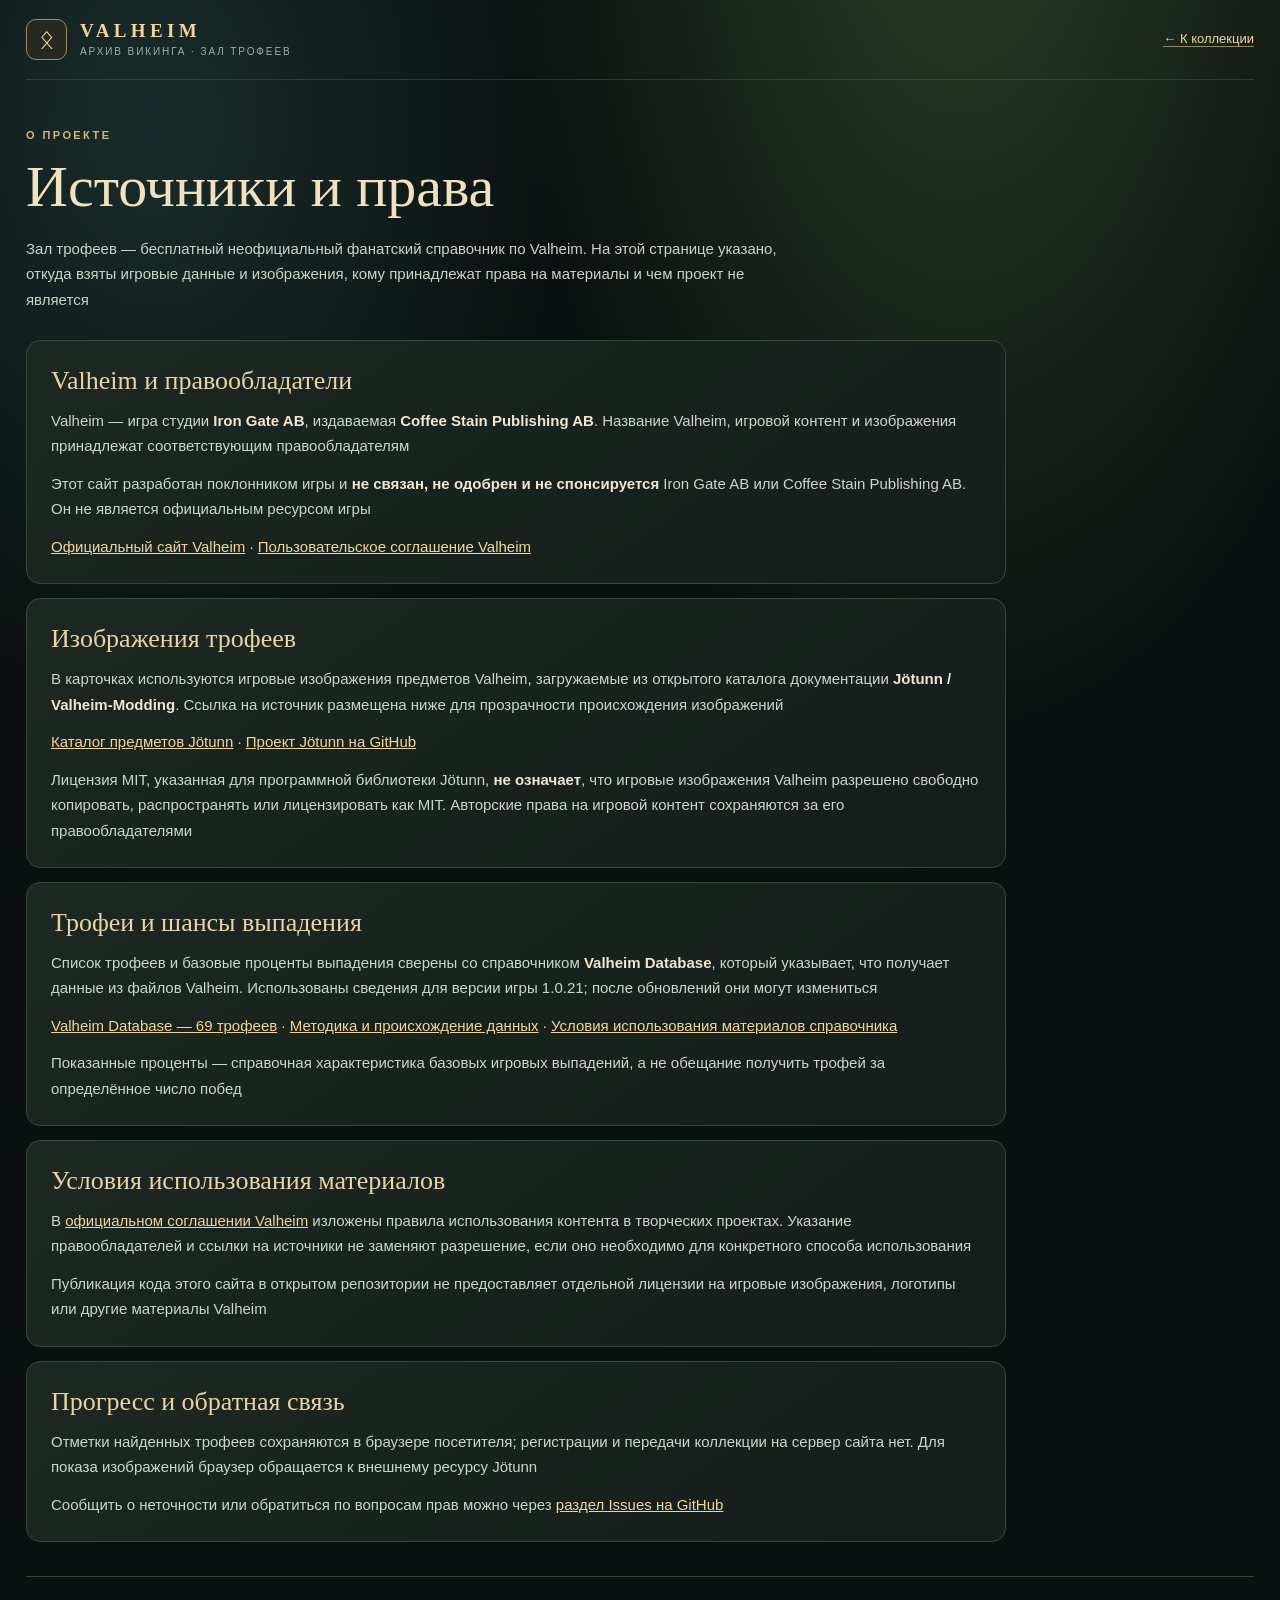
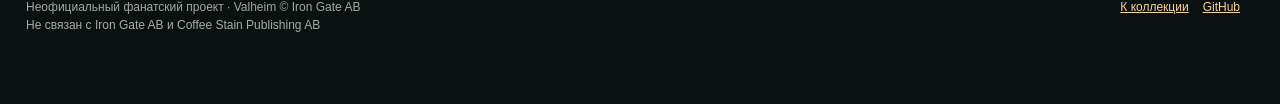
==== sources.html @ ed531274 "docs: add Russian sources and rights page" ====
<!DOCTYPE html>
<html lang="ru">
<head>
<meta charset="utf-8">
<meta name="viewport" content="width=device-width, initial-scale=1, viewport-fit=cover">
<meta name="color-scheme" content="dark">
<meta name="theme-color" content="#141a18">
<title>Источники и права — Зал трофеев Valheim</title>
<meta name="description" content="Источники игровых данных и изображений, сведения о правообладателях и статусе неофициального фанатского сайта «Зал трофеев Valheim».">
<link rel="stylesheet" href="./assets/css/styles.css">
<link rel="icon" type="image/svg+xml" href="./assets/icons/favicon.svg">
<link rel="apple-touch-icon" href="./assets/icons/icon-192.png">
<link rel="manifest" href="./manifest.webmanifest">
<style>
.legal-nav{margin-left:auto;font-size:13px;white-space:nowrap}
.legal-nav a{color:var(--gold-bright);text-decoration:none;border-bottom:1px solid #9b855e}
.legal-nav a:hover{border-color:var(--gold-bright)}
.legal-intro{max-width:890px;padding:48px 0 28px}
.legal-intro h1{font:normal clamp(36px,5.3vw,58px)/1.08 Georgia,"Times New Roman",serif;margin:12px 0 17px;color:#f1e2bf}
.legal-intro p{font-size:15px;line-height:1.7;color:#cad4c9;max-width:760px;margin:0}
.legal-sections{max-width:980px;display:grid;gap:14px;margin-bottom:22px}
.legal-card{background:linear-gradient(145deg,#1c2821,#151d1a);border:1px solid #38483d;border-radius:14px;padding:24px}
.legal-card h2{font:normal 26px/1.22 Georgia,"Times New Roman",serif;color:#e8d4a5;margin:0 0 11px}
.legal-card p{line-height:1.7;color:#ccd6cc;margin:0 0 12px}
.legal-card p:last-child{margin-bottom:0}
.legal-card a{overflow-wrap:anywhere}
.legal-card strong{color:#f0e6d2}
@media(max-width:770px){.legal-intro{padding:34px 0 20px}.legal-card{padding:18px}.legal-card h2{font-size:23px}.legal-nav{font-size:12px}}
</style>
</head>
<body>
<a href="#legal-main" class="skip-link">Перейти к содержанию</a>
<div class="frame">
<header class="topbar">
 <div class="logo"><div class="mark" aria-hidden="true">ᛟ</div><div><div class="brand">VALHEIM</div><span class="brand-small">АРХИВ ВИКИНГА · ЗАЛ ТРОФЕЕВ</span></div></div>
 <nav class="legal-nav" aria-label="Навигация"><a href="./">← К коллекции</a></nav>
</header>
<main id="legal-main">
 <section class="legal-intro">
  <div class="eyebrow">О проекте</div>
  <h1>Источники и права</h1>
  <p>Зал трофеев — бесплатный неофициальный фанатский справочник по Valheim. На этой странице указано, откуда взяты игровые данные и изображения, кому принадлежат права на материалы и чем проект не является</p>
 </section>
 <div class="legal-sections">
  <section class="legal-card">
   <h2>Valheim и правообладатели</h2>
   <p>Valheim — игра студии <strong>Iron Gate AB</strong>, издаваемая <strong>Coffee Stain Publishing AB</strong>. Название Valheim, игровой контент и изображения принадлежат соответствующим правообладателям</p>
   <p>Этот сайт разработан поклонником игры и <strong>не связан, не одобрен и не спонсируется</strong> Iron Gate AB или Coffee Stain Publishing AB. Он не является официальным ресурсом игры</p>
   <p><a href="https://valheim.com/" target="_blank" rel="noopener noreferrer">Официальный сайт Valheim</a> · <a href="https://valheim.com/eula/" target="_blank" rel="noopener noreferrer">Пользовательское соглашение Valheim</a></p>
  </section>
  <section class="legal-card">
   <h2>Изображения трофеев</h2>
   <p>В карточках используются игровые изображения предметов Valheim, загружаемые из открытого каталога документации <strong>Jötunn / Valheim-Modding</strong>. Ссылка на источник размещена ниже для прозрачности происхождения изображений</p>
   <p><a href="https://valheim-modding.github.io/Jotunn/data/objects/item-list.html" target="_blank" rel="noopener noreferrer">Каталог предметов Jötunn</a> · <a href="https://github.com/Valheim-Modding/Jotunn" target="_blank" rel="noopener noreferrer">Проект Jötunn на GitHub</a></p>
   <p>Лицензия MIT, указанная для программной библиотеки Jötunn, <strong>не означает</strong>, что игровые изображения Valheim разрешено свободно копировать, распространять или лицензировать как MIT. Авторские права на игровой контент сохраняются за его правообладателями</p>
  </section>
  <section class="legal-card">
   <h2>Трофеи и шансы выпадения</h2>
   <p>Список трофеев и базовые проценты выпадения сверены со справочником <strong>Valheim Database</strong>, который указывает, что получает данные из файлов Valheim. Использованы сведения для версии игры 1.0.21; после обновлений они могут измениться</p>
   <p><a href="https://valheimdb.com/trophies" target="_blank" rel="noopener noreferrer">Valheim Database — 69 трофеев</a> · <a href="https://valheimdb.com/about" target="_blank" rel="noopener noreferrer">Методика и происхождение данных</a> · <a href="https://valheimdb.com/creators" target="_blank" rel="noopener noreferrer">Условия использования материалов справочника</a></p>
   <p>Показанные проценты — справочная характеристика базовых игровых выпадений, а не обещание получить трофей за определённое число побед</p>
  </section>
  <section class="legal-card">
   <h2>Условия использования материалов</h2>
   <p>В <a href="https://valheim.com/eula/" target="_blank" rel="noopener noreferrer">официальном соглашении Valheim</a> изложены правила использования контента в творческих проектах. Указание правообладателей и ссылки на источники не заменяют разрешение, если оно необходимо для конкретного способа использования</p>
   <p>Публикация кода этого сайта в открытом репозитории не предоставляет отдельной лицензии на игровые изображения, логотипы или другие материалы Valheim</p>
  </section>
  <section class="legal-card">
   <h2>Прогресс и обратная связь</h2>
   <p>Отметки найденных трофеев сохраняются в браузере посетителя; регистрации и передачи коллекции на сервер сайта нет. Для показа изображений браузер обращается к внешнему ресурсу Jötunn</p>
   <p>Сообщить о неточности или обратиться по вопросам прав можно через <a href="https://github.com/SergoAlexeev/valheim-trophies/issues" target="_blank" rel="noopener noreferrer">раздел Issues на GitHub</a></p>
  </section>
 </div>
</main>
<footer class="foot"><div>Неофициальный фанатский проект · Valheim © Iron Gate AB<br><span class="muted">Не связан с Iron Gate AB и Coffee Stain Publishing AB</span></div><div><a href="./">К коллекции</a><a href="https://github.com/SergoAlexeev/valheim-trophies" target="_blank" rel="noopener noreferrer">GitHub</a></div></footer>
</div>
</body>
</html>
---- assets/css/styles.css ----
:root{--bg:#0b1110;--panel:#151d1b;--panel2:#1d2723;--line:#344139;--gold:#d7b679;--gold-bright:#f3d59c;--fg:#f0efe7;--muted:#a2aea4;--green:#a5cfa1;--danger:#e29a86;--shadow:0 18px 60px #0008;color-scheme:dark}
*{box-sizing:border-box}html{scroll-behavior:smooth}body{margin:0;background:radial-gradient(ellipse at 75% -10%,#2c3d2a 0,transparent 34%),radial-gradient(ellipse at 12% 7%,#182d2b 0,transparent 26%),var(--bg);color:var(--fg);font:15px/1.45 -apple-system,BlinkMacSystemFont,"Segoe UI",Arial,sans-serif;min-height:100vh}button,input,select{font:inherit}button{cursor:pointer}button:focus-visible,input:focus-visible,select:focus-visible,.card:focus-within{outline:2px solid var(--gold-bright);outline-offset:3px}button:disabled{opacity:.45;cursor:not-allowed}a{color:var(--gold-bright)}.frame{max-width:1450px;margin:auto;padding:0 26px 70px}.topbar{display:flex;justify-content:space-between;align-items:center;border-bottom:1px solid #46544388;padding:19px 0;gap:15px}.logo{display:flex;gap:13px;align-items:center}.mark{width:41px;height:41px;display:grid;place-items:center;border:1px solid #a38a5f;border-radius:10px;color:var(--gold-bright);font:26px Georgia,serif;background:#262821}.brand{letter-spacing:.23em;color:var(--gold-bright);font:700 19px Georgia,serif}.brand-small{display:block;color:var(--muted);font:10px/1.4 Arial,sans-serif;letter-spacing:.19em;margin-top:3px}.version{color:var(--muted);font-size:12px;display:flex;gap:8px;align-items:center}.dot{display:inline-block;width:7px;height:7px;border-radius:50%;background:#a7b995;box-shadow:0 0 8px #a7b99570}.hero{position:relative;padding:45px 0 31px;display:grid;grid-template-columns:1fr 310px;gap:40px;align-items:end}.eyebrow{color:var(--gold);letter-spacing:.22em;text-transform:uppercase;font-size:11px;font-weight:700}.hero h1{font:normal clamp(38px,5vw,68px)/.99 Georgia,"Times New Roman",serif;letter-spacing:-.025em;margin:15px 0 13px;text-shadow:0 3px 30px #0008}.hero h1 span{color:var(--gold)}.lead{max-width:650px;color:#c6cec3;font-size:15px;margin:0}.hero-actions{display:flex;flex-wrap:wrap;gap:10px;margin-top:25px}.btn{border:1px solid #6f755e;border-radius:9px;background:linear-gradient(#26312a,#222b25);color:var(--fg);padding:11px 15px;display:inline-flex;align-items:center;justify-content:center;gap:9px;transition:background .16s,transform .16s,border-color .16s}.btn:hover{background:#384738;border-color:var(--gold);transform:translateY(-1px)}.btn.primary{background:#d9b87d;color:#1b1e18;border-color:#e6c899;font-weight:750}.btn.primary:hover{background:#efce93}.btn.quiet{border-color:#3c4b41;background:#19231f;color:#c8d0c8}.btn svg{width:16px;height:16px;flex:none}.progresscard{background:linear-gradient(135deg,#28392f,#1d2823 58%,#1a201c);border:1px solid #586447;padding:23px;border-radius:16px;box-shadow:var(--shadow);position:relative;overflow:hidden}.progresscard:after{content:"ᚠ";position:absolute;font:150px Georgia,serif;color:#a5b99512;right:-7px;top:-40px;pointer-events:none}.progress-label{font-size:11px;letter-spacing:.14em;text-transform:uppercase;color:#d2ddcf}.progress-main{font:normal 56px/.9 Georgia,serif;margin:16px 0 4px;color:#f2ddba}.progress-main small{font:19px Georgia,serif;color:#b3bcaf}.progress-bar{height:8px;background:#111a15;border-radius:99px;overflow:hidden;margin:16px 0 11px;border:1px solid #58654b}.progress-bar div{height:100%;width:0%;background:linear-gradient(90deg,#9db382,#f0cd89);border-radius:99px;transition:width .22s}.progress-caption{display:flex;justify-content:space-between;color:#b7c5b7;font-size:12px}.statline{display:grid;grid-template-columns:repeat(3,minmax(0,1fr));gap:12px;margin:0 0 26px}.stat{border:1px solid #34483c;background:#16211d;border-radius:10px;padding:14px 17px;min-height:71px}.stat strong{display:block;color:var(--gold-bright);font:26px Georgia,serif}.stat span{font-size:12px;color:var(--muted)}.toolbar{display:flex;flex-wrap:wrap;gap:11px;align-items:center;padding:15px;border:1px solid #3d493e;border-radius:14px;background:#171f1c;position:sticky;top:8px;z-index:10;box-shadow:0 11px 30px #0006}.tabs{display:flex;align-items:center;background:#0c1310;border:1px solid #36433a;border-radius:10px;padding:4px;gap:3px}.tab{background:none;color:#a9b9aa;border:0;padding:10px 13px;border-radius:7px;white-space:nowrap;font-weight:700;font-size:13px}.tab[aria-pressed=true]{background:#4b583c;color:#f5ecd5;box-shadow:inset 0 0 0 1px #788365}.search{position:relative;display:flex;align-items:center;flex:1;min-width:150px}.search svg{position:absolute;left:12px;width:17px;height:17px;color:var(--muted);pointer-events:none}.search input{width:100%;padding:11px 12px 11px 39px;background:#0e1612;border:1px solid #405043;color:#f1f0e8;border-radius:9px;outline:0}.search input::placeholder{color:#7d8d81}.toolbar select{min-width:154px;max-width:230px;border:1px solid #405043;color:#e9eee4;background:#111914;padding:11px 12px;border-radius:9px;outline:0}.toolbar .count{font-size:12px;color:#a9b7a9;padding:0 6px;white-space:nowrap}.legend{display:flex;justify-content:space-between;gap:14px;align-items:center;flex-wrap:wrap;margin:18px 0 19px;color:var(--muted);font-size:12px}.legend-keys{display:flex;flex-wrap:wrap;gap:8px}.pill{display:inline-flex;align-items:center;gap:7px;border:1px solid #465144;border-radius:100px;padding:5px 8px;color:#c9d4ca;background:#161e1a}.pill b{display:grid;place-items:center;border-radius:5px;background:#333;color:#fff;width:20px;height:20px}.pill[data-tier="S"] b{background:#a94953}.pill[data-tier="A"] b{background:#9861a7}.pill[data-tier="B"] b{background:#5175ac}.pill[data-tier="C"] b{background:#5b8a69}.pill[data-tier="D"] b{background:#8c845b}.pill[data-tier="★"] b{background:#b18c45;color:#171e19}.groups{display:grid;gap:20px}.group{border:1px solid #36473b;background:linear-gradient(120deg,#17201d,#121a17);border-radius:14px;overflow:hidden;box-shadow:0 12px 40px #0003}.group-head{display:flex;align-items:center;justify-content:space-between;gap:14px;padding:16px 18px;border-bottom:1px solid #364538;background:#202a23}.g-left{display:flex;align-items:center;gap:13px}.tier-emblem{width:48px;height:48px;border:1px solid #ffffff30;border-radius:10px;display:grid;place-items:center;font:700 27px Georgia,serif;color:#fff;flex:none}.group[data-tier="S"] .tier-emblem{background:#88343b}.group[data-tier="A"] .tier-emblem{background:#71437b}.group[data-tier="B"] .tier-emblem{background:#3a608c}.group[data-tier="C"] .tier-emblem{background:#386449}.group[data-tier="D"] .tier-emblem{background:#706639}.group[data-tier="★"] .tier-emblem{background:#92703d}.group.biome .tier-emblem{background:#33493b;font-size:25px}.g-left h2{font:22px Georgia,serif;margin:0 0 1px}.g-left p{color:#adbaac;font-size:12px;margin:0}.g-count{color:#a8b7a9;font-size:13px;white-space:nowrap}.g-count strong{color:#e7dbbb}.cards{display:grid;grid-template-columns:repeat(auto-fill,minmax(154px,1fr));gap:11px;padding:15px}.card{position:relative;border:1px solid #3b4c41;border-radius:11px;background:#1a2420;transition:border-color .18s,transform .18s,background .18s;min-width:0;overflow:hidden}.card:hover{border-color:#9c976e;background:#222d26;transform:translateY(-2px)}.card.found{border-color:#6c916e;background:linear-gradient(145deg,#24382b,#192720)}.card.found .art img{filter:none;opacity:1}.art{height:113px;display:grid;place-items:center;position:relative;overflow:hidden;background:radial-gradient(ellipse at center,#39493c66 0,#19221d 64%);border-bottom:1px solid #334539}.art:after{content:"";position:absolute;bottom:4px;height:16px;width:90px;background:radial-gradient(ellipse,#0007,transparent 68%);pointer-events:none}.art img{position:relative;z-index:1;width:88px;height:88px;object-fit:contain;image-rendering:auto;filter:grayscale(.55);opacity:.82;transition:all .18s}.card:hover img{transform:scale(1.10);filter:none;opacity:1}.image-fallback{font:47px Georgia,serif;color:#a98e60;position:relative;z-index:1}.status-icon{position:absolute;top:9px;right:9px;z-index:2;border:1px solid #637360;width:29px;height:29px;border-radius:8px;background:#151f1bda;color:#d7e8d7;display:grid;place-items:center;font-size:17px;font-weight:900}.card.found .status-icon{background:#a3c99f;color:#142217;border-color:#d7ecd2}.tag-tier{position:absolute;left:8px;top:9px;z-index:2;font-size:11px;font-weight:800;color:#fae3b0;background:#15211ddf;border:1px solid #71674888;border-radius:5px;padding:3px 7px}.details{padding:11px 11px 12px;min-height:116px}.details h3{font:700 13px/1.27 -apple-system,BlinkMacSystemFont,"Segoe UI",Arial,sans-serif;min-height:34px;margin:0 0 5px;color:#f2ede1;overflow-wrap:anywhere}.name-en{color:#91a090;font-size:10px;min-height:14px;overflow:hidden;white-space:nowrap;text-overflow:ellipsis}.meta{display:flex;gap:7px;flex-wrap:wrap;align-items:center;margin-top:10px}.biome-tag{font-size:10px;border:1px solid #43574b;border-radius:5px;color:#bfd1c0;padding:3px 6px;max-width:100%;overflow:hidden;white-space:nowrap;text-overflow:ellipsis}.chance{font-weight:800;font-size:12px;color:#ecd3a4;margin-left:auto}.card-footer{display:flex;gap:7px;margin-top:10px}.collect{flex:1;min-height:31px;border-radius:7px;border:1px solid #617158;background:#253a2b;color:#dde8d8;font-size:11px;font-weight:750}.collect:hover{background:#37543b}.card.found .collect{background:#5a765e;color:white}.info{border:1px solid #47584d;background:transparent;color:#c6d1c6;min-width:32px;border-radius:7px;font-weight:700}.empty{padding:64px 16px;text-align:center;color:#bfcbbe;border:1px dashed #455347;border-radius:13px}.empty h2{font:27px Georgia,serif;color:#e9dfc8;margin:0 0 8px}.empty p{margin:0 0 20px}.foot{margin-top:34px;border-top:1px solid #33443a;padding-top:22px;display:flex;justify-content:space-between;gap:20px;flex-wrap:wrap;color:#9eaa9f;font-size:12px}.foot a{margin-right:14px}.modal-back{position:fixed;inset:0;background:#000b;z-index:90;display:grid;place-items:center;padding:18px;backdrop-filter:blur(4px)}.modal{width:min(560px,100%);max-height:min(680px,94vh);overflow:auto;border:1px solid #887c59;border-radius:16px;background:linear-gradient(145deg,#26342a,#111b17);box-shadow:0 25px 75px #000b;padding:24px;position:relative}.modal button.close{position:absolute;right:18px;top:18px;border:1px solid #68745f;border-radius:8px;background:#1d2a22;color:#f2ede0;font-size:22px;width:34px;height:34px}.modal-top{display:flex;gap:19px;align-items:center;margin:4px 32px 20px 0}.modal-top img{width:112px;height:112px;object-fit:contain;background:radial-gradient(circle,#52634a77,transparent 72%);border:1px solid #55604b;border-radius:11px}.modal h2{font:32px Georgia,serif;margin:8px 0 6px}.modal .en{color:#a7b6a7}.kv{display:grid;grid-template-columns:130px 1fr;gap:10px;border-top:1px solid #425043;padding:13px 0;font-size:13px}.kv span:first-child{color:#a4b5a4}.modal-actions{display:flex;flex-wrap:wrap;gap:9px;margin-top:15px}.toast{position:fixed;bottom:20px;right:20px;z-index:100;background:#26392b;border:1px solid #77916c;padding:11px 16px;color:#eaf3e5;box-shadow:var(--shadow);border-radius:9px;font-size:13px;max-width:300px}.muted{color:var(--muted)}.hide{display:none!important}
@media(max-width:1050px){.hero{grid-template-columns:1fr 270px;gap:18px}.toolbar .count{display:none}.cards{grid-template-columns:repeat(auto-fill,minmax(146px,1fr))}}
@media(max-width:770px){.frame{padding:0 15px 45px}.hero{grid-template-columns:1fr;padding:30px 0 20px;gap:21px}.progresscard{max-width:none}.statline{gap:8px}.stat{padding:12px}.toolbar{top:0;padding:11px;gap:9px}.search{min-width:calc(100% - 2px);order:2}.toolbar select{flex:1;max-width:none;order:3;min-width:110px}.tabs{width:100%}.tab{flex:1}.cards{grid-template-columns:repeat(auto-fill,minmax(136px,1fr));gap:8px;padding:10px}.art{height:102px}.art img{width:83px;height:83px}.details{padding:10px;min-height:117px}.hero h1{font-size:47px}.group-head{padding:12px}.g-left h2{font-size:20px}.stat strong{font-size:24px}.modal-top img{width:92px;height:92px}.modal h2{font-size:26px}}
@media(max-width:390px){.brand{font-size:17px}.version{font-size:10px}.card .details h3{font-size:12px}.cards{grid-template-columns:repeat(2,minmax(0,1fr))}.hero h1{font-size:42px}.stat span{font-size:10px}.g-left h2{font-size:18px}}
@media(prefers-reduced-motion:reduce){*,*:before,*:after{scroll-behavior:auto!important;transition:none!important}}

/* 1.1: stable select arrow, with comfortable gap to the right border */
.toolbar select{
  -webkit-appearance:none;appearance:none;
  padding:11px 46px 11px 15px;
  background-color:#111914;
  background-image:url("data:image/svg+xml,%3Csvg xmlns='http://www.w3.org/2000/svg' viewBox='0 0 24 24' fill='none' stroke='%23DDE7D9' stroke-width='2.1' stroke-linecap='round' stroke-linejoin='round'%3E%3Cpath d='m6 9 6 6 6-6'/%3E%3C/svg%3E");
  background-repeat:no-repeat;
  background-position:right 17px center;
  background-size:17px 17px;
  cursor:pointer;
}
/* Center both states in the top-right trophy marker, without glyph-baseline offsets */
.status-icon{
  display:flex;align-items:center;justify-content:center;
  padding:0;line-height:1;
  width:32px;height:32px;
  cursor:pointer;
}
.status-icon svg{width:18px;height:18px;display:block;flex:none;stroke:currentColor;stroke-width:2.7;stroke-linecap:round;stroke-linejoin:round;fill:none}
.status-icon:hover{border-color:var(--gold-bright);background:#2c3f31}
.card.found .status-icon:hover{background:#c7e6c2}
.collect{display:flex;align-items:center;justify-content:center;text-align:center;padding:5px 7px;line-height:1.2}
/* Site/PWA — focus, accessible skip-navigation and install visibility. */
.skip-link{position:absolute;top:-100px;left:12px;z-index:1000;padding:11px 16px;background:#f3d59c;color:#111;border-radius:8px;font-weight:700}
.skip-link:focus{top:12px}
[hidden]{display:none!important}
@media print{.toolbar,.hero-actions,.status-icon,.card-footer,.toast{display:none!important}.group{break-inside:avoid}.card{break-inside:avoid}body{background:#fff;color:#000}.frame{max-width:none}}
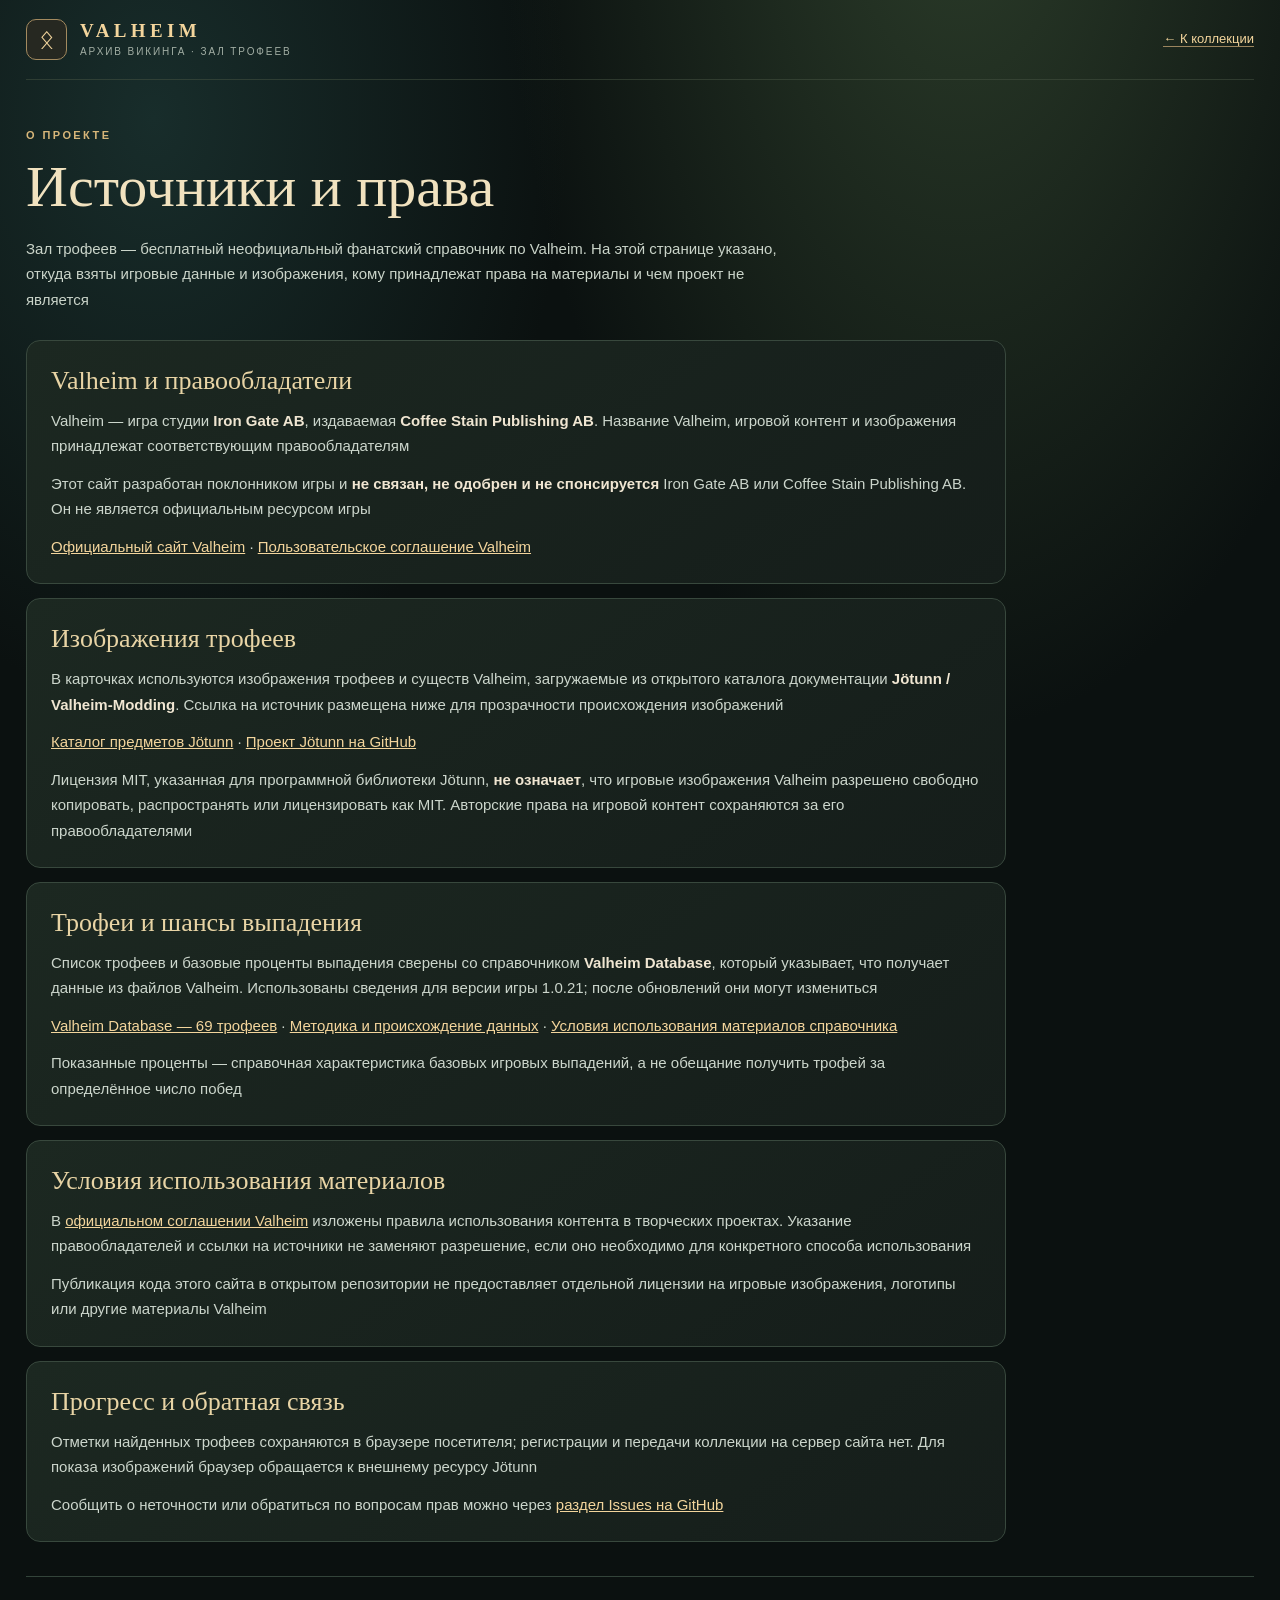
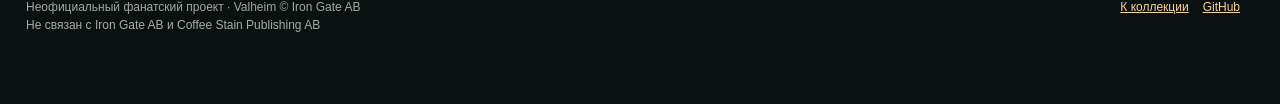
==== commit 3598054f: "docs: attribute both trophy and creature images" ====
--- a/sources.html
+++ b/sources.html
@@ -50,7 +50,7 @@
   </section>
   <section class="legal-card">
    <h2>Изображения трофеев</h2>
-   <p>В карточках используются игровые изображения предметов Valheim, загружаемые из открытого каталога документации <strong>Jötunn / Valheim-Modding</strong>. Ссылка на источник размещена ниже для прозрачности происхождения изображений</p>
+   <p>В карточках используются изображения трофеев и существ Valheim, загружаемые из открытого каталога документации <strong>Jötunn / Valheim-Modding</strong>. Ссылка на источник размещена ниже для прозрачности происхождения изображений</p>
    <p><a href="https://valheim-modding.github.io/Jotunn/data/objects/item-list.html" target="_blank" rel="noopener noreferrer">Каталог предметов Jötunn</a> · <a href="https://github.com/Valheim-Modding/Jotunn" target="_blank" rel="noopener noreferrer">Проект Jötunn на GitHub</a></p>
    <p>Лицензия MIT, указанная для программной библиотеки Jötunn, <strong>не означает</strong>, что игровые изображения Valheim разрешено свободно копировать, распространять или лицензировать как MIT. Авторские права на игровой контент сохраняются за его правообладателями</p>
   </section>
--- a/assets/css/styles.css
+++ b/assets/css/styles.css
@@ -32,3 +32,40 @@
 .skip-link:focus{top:12px}
 [hidden]{display:none!important}
 @media print{.toolbar,.hero-actions,.status-icon,.card-footer,.toast{display:none!important}.group{break-inside:avoid}.card{break-inside:avoid}body{background:#fff;color:#000}.frame{max-width:none}}
+
+/* 1.3 — shared geometric icon alignment, independent of font metrics */
+.modal button.close{
+  display:flex;align-items:center;justify-content:center;
+  padding:0;line-height:0;cursor:pointer;
+  width:38px;height:38px;right:18px;top:18px;
+}
+.modal button.close svg{display:block;flex:none;width:19px;height:19px;fill:none;stroke:currentColor;stroke-width:2.4;stroke-linecap:round;stroke-linejoin:round}
+.modal button.close:hover{background:#334537;border-color:#bbba95}
+.info{display:flex;align-items:center;justify-content:center;line-height:0;padding:0;min-width:32px;height:31px}
+.info svg{display:block;flex:none;width:17px;height:17px;fill:none;stroke:currentColor;stroke-width:1.8;stroke-linecap:round;stroke-linejoin:round}
+.info svg .info-dot{fill:currentColor;stroke:none}
+.tab{display:inline-flex;align-items:center;justify-content:center;gap:7px;line-height:1.2}
+.tab svg{display:block;width:15px;height:15px;flex:none;fill:none;stroke:currentColor;stroke-width:1.8;stroke-linecap:round;stroke-linejoin:round}
+/* The modal now presents the trophy item and the creature it drops from */
+.modal{width:min(670px,100%);max-height:min(800px,94vh)}
+.modal-top{display:block;margin:5px 44px 0 0}
+.modal-top h2{overflow-wrap:anywhere}
+.modal-visuals{display:grid;grid-template-columns:minmax(0,0.8fr) minmax(0,1.2fr);gap:12px;margin:21px 0 20px}
+.modal-asset{display:flex;flex-direction:column;align-items:center;justify-content:space-between;min-width:0;height:204px;margin:0;overflow:hidden;border:1px solid #53634e;border-radius:12px;background:radial-gradient(ellipse at 50% 45%,#445841a1,#1d2b22 72%)}
+.modal-asset img{display:block;width:100%;height:168px;max-width:100%;padding:11px;object-fit:contain;flex:1;min-height:0}
+.modal-asset figcaption{width:100%;min-height:35px;padding:9px 8px;text-align:center;font-size:11px;font-weight:750;letter-spacing:.09em;text-transform:uppercase;color:#d0d9cc;background:#101a15bb;border-top:1px solid #415144}
+.modal-asset .media-fallback{display:flex;align-items:center;justify-content:center;text-align:center;flex:1;padding:12px;font-size:12px;color:#a5b5a5}
+.modal-asset.creature-preview{background:radial-gradient(ellipse at 50% 45%,#5e7052a1,#1b2720 75%)}
+.modal-asset.creature-preview img{padding:8px 12px}
+.modal-actions .btn{line-height:1.3}
+@media(max-width:430px){
+ .modal{padding:18px}
+ .modal-top{margin-right:38px}
+ .modal-visuals{gap:8px;grid-template-columns:minmax(0,0.85fr) minmax(0,1.15fr);margin:17px 0 19px}
+ .modal-asset{height:162px}
+ .modal-asset img{height:124px;padding:8px}
+ .modal-asset figcaption{min-height:32px;padding:8px 5px;font-size:10px}
+ .modal button.close{right:14px;top:14px;width:36px;height:36px}
+ .modal h2{font-size:27px}
+ .kv{grid-template-columns:112px minmax(0,1fr);gap:9px}
+}
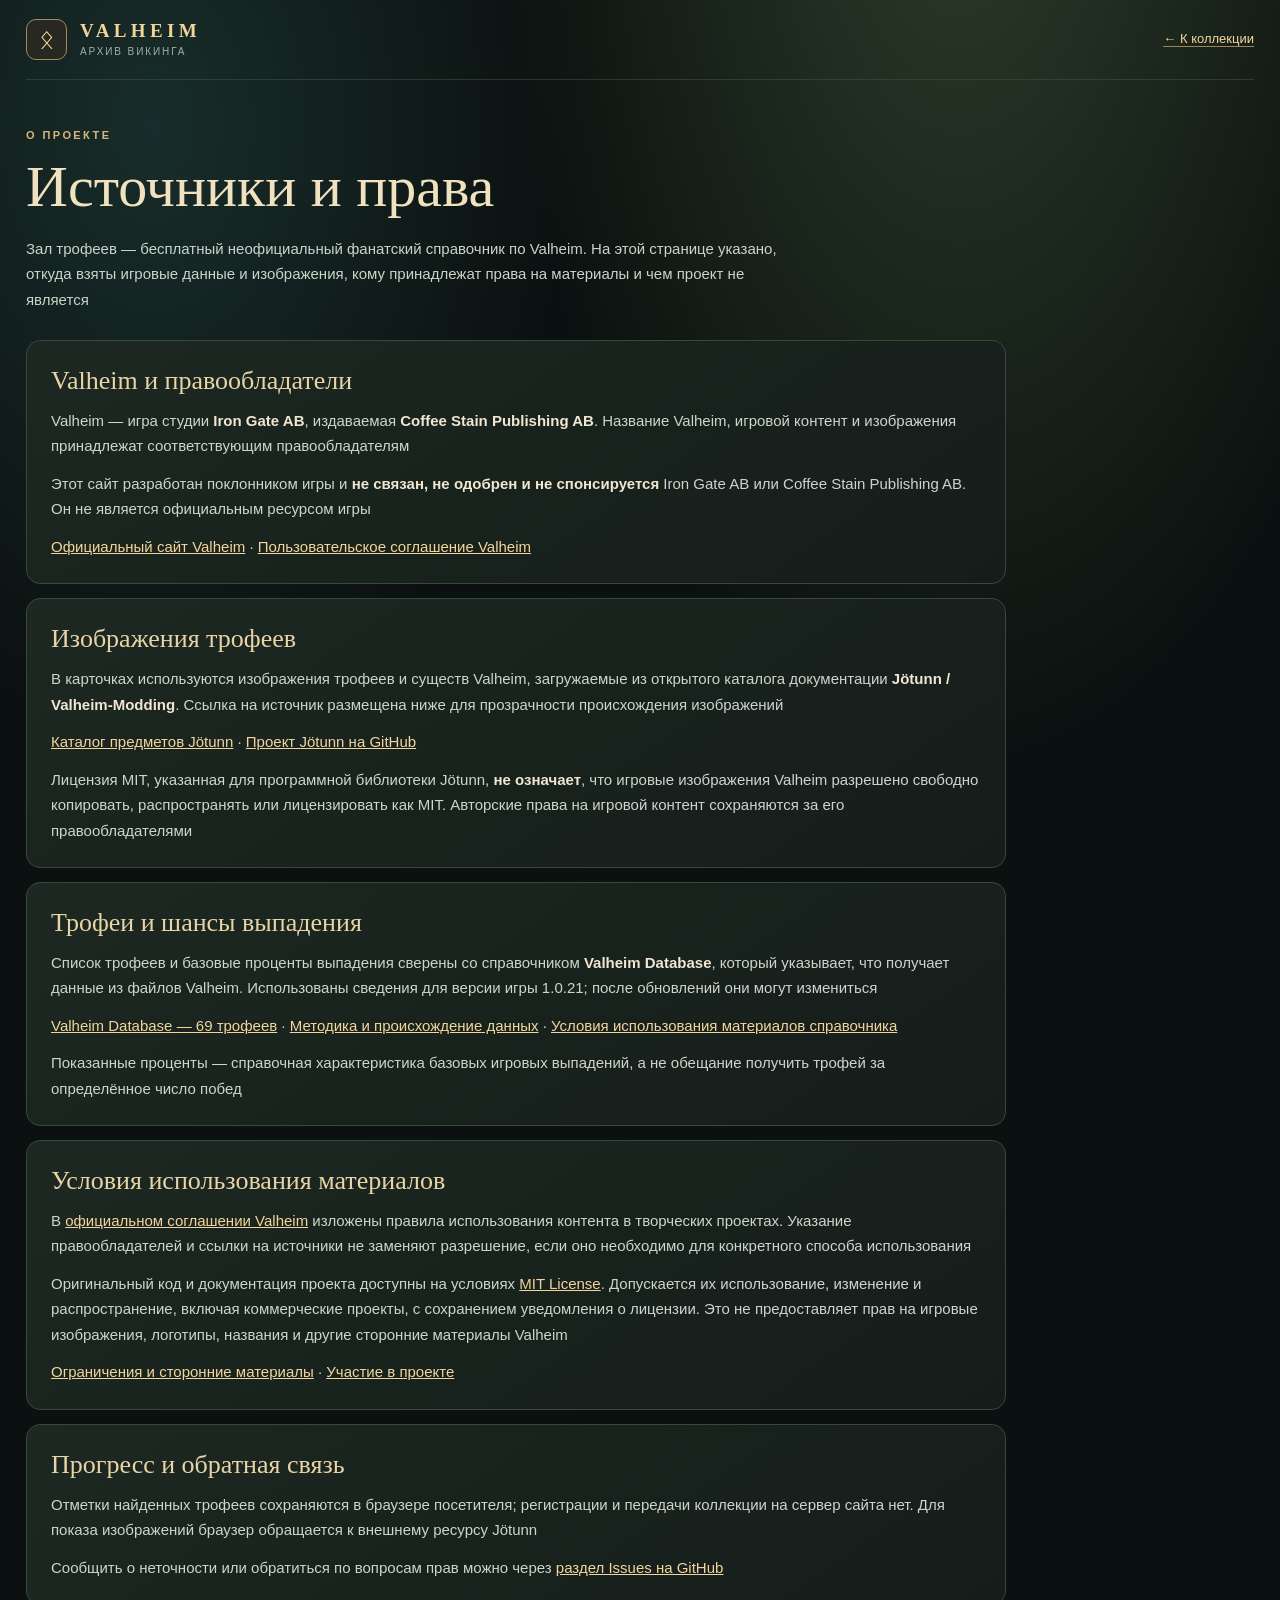
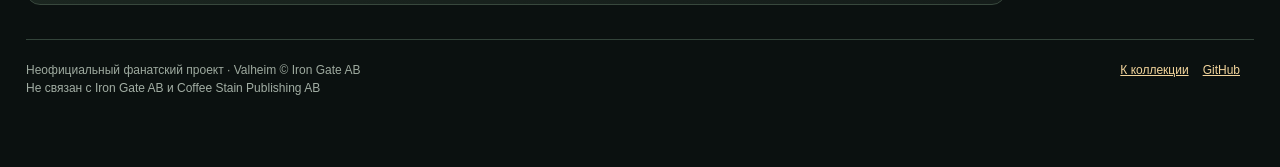
==== commit 8f6c86d4: "docs: open original project code under MIT with clear Valheim third-party rights notices" ====
--- a/sources.html
+++ b/sources.html
@@ -32,7 +32,7 @@
 <a href="#legal-main" class="skip-link">Перейти к содержанию</a>
 <div class="frame">
 <header class="topbar">
- <div class="logo"><div class="mark" aria-hidden="true">ᛟ</div><div><div class="brand">VALHEIM</div><span class="brand-small">АРХИВ ВИКИНГА · ЗАЛ ТРОФЕЕВ</span></div></div>
+ <div class="logo"><div class="mark" aria-hidden="true">ᛟ</div><div><div class="brand">VALHEIM</div><span class="brand-small">АРХИВ ВИКИНГА</span></div></div>
  <nav class="legal-nav" aria-label="Навигация"><a href="./">← К коллекции</a></nav>
 </header>
 <main id="legal-main">
@@ -63,7 +63,8 @@
   <section class="legal-card">
    <h2>Условия использования материалов</h2>
    <p>В <a href="https://valheim.com/eula/" target="_blank" rel="noopener noreferrer">официальном соглашении Valheim</a> изложены правила использования контента в творческих проектах. Указание правообладателей и ссылки на источники не заменяют разрешение, если оно необходимо для конкретного способа использования</p>
-   <p>Публикация кода этого сайта в открытом репозитории не предоставляет отдельной лицензии на игровые изображения, логотипы или другие материалы Valheim</p>
+   <p>Оригинальный код и документация проекта доступны на условиях <a href="https://github.com/SergoAlexeev/valheim-trophies/blob/main/LICENSE" target="_blank" rel="noopener noreferrer">MIT License</a>. Допускается их использование, изменение и распространение, включая коммерческие проекты, с сохранением уведомления о лицензии. Это не предоставляет прав на игровые изображения, логотипы, названия и другие сторонние материалы Valheim</p>
+   <p><a href="https://github.com/SergoAlexeev/valheim-trophies/blob/main/THIRD_PARTY_NOTICES.md" target="_blank" rel="noopener noreferrer">Ограничения и сторонние материалы</a> · <a href="https://github.com/SergoAlexeev/valheim-trophies/blob/main/CONTRIBUTING.md" target="_blank" rel="noopener noreferrer">Участие в проекте</a></p>
   </section>
   <section class="legal-card">
    <h2>Прогресс и обратная связь</h2>
--- a/assets/css/styles.css
+++ b/assets/css/styles.css
@@ -1,5 +1,5 @@
 :root{--bg:#0b1110;--panel:#151d1b;--panel2:#1d2723;--line:#344139;--gold:#d7b679;--gold-bright:#f3d59c;--fg:#f0efe7;--muted:#a2aea4;--green:#a5cfa1;--danger:#e29a86;--shadow:0 18px 60px #0008;color-scheme:dark}
-*{box-sizing:border-box}html{scroll-behavior:smooth}body{margin:0;background:radial-gradient(ellipse at 75% -10%,#2c3d2a 0,transparent 34%),radial-gradient(ellipse at 12% 7%,#182d2b 0,transparent 26%),var(--bg);color:var(--fg);font:15px/1.45 -apple-system,BlinkMacSystemFont,"Segoe UI",Arial,sans-serif;min-height:100vh}button,input,select{font:inherit}button{cursor:pointer}button:focus-visible,input:focus-visible,select:focus-visible,.card:focus-within{outline:2px solid var(--gold-bright);outline-offset:3px}button:disabled{opacity:.45;cursor:not-allowed}a{color:var(--gold-bright)}.frame{max-width:1450px;margin:auto;padding:0 26px 70px}.topbar{display:flex;justify-content:space-between;align-items:center;border-bottom:1px solid #46544388;padding:19px 0;gap:15px}.logo{display:flex;gap:13px;align-items:center}.mark{width:41px;height:41px;display:grid;place-items:center;border:1px solid #a38a5f;border-radius:10px;color:var(--gold-bright);font:26px Georgia,serif;background:#262821}.brand{letter-spacing:.23em;color:var(--gold-bright);font:700 19px Georgia,serif}.brand-small{display:block;color:var(--muted);font:10px/1.4 Arial,sans-serif;letter-spacing:.19em;margin-top:3px}.version{color:var(--muted);font-size:12px;display:flex;gap:8px;align-items:center}.dot{display:inline-block;width:7px;height:7px;border-radius:50%;background:#a7b995;box-shadow:0 0 8px #a7b99570}.hero{position:relative;padding:45px 0 31px;display:grid;grid-template-columns:1fr 310px;gap:40px;align-items:end}.eyebrow{color:var(--gold);letter-spacing:.22em;text-transform:uppercase;font-size:11px;font-weight:700}.hero h1{font:normal clamp(38px,5vw,68px)/.99 Georgia,"Times New Roman",serif;letter-spacing:-.025em;margin:15px 0 13px;text-shadow:0 3px 30px #0008}.hero h1 span{color:var(--gold)}.lead{max-width:650px;color:#c6cec3;font-size:15px;margin:0}.hero-actions{display:flex;flex-wrap:wrap;gap:10px;margin-top:25px}.btn{border:1px solid #6f755e;border-radius:9px;background:linear-gradient(#26312a,#222b25);color:var(--fg);padding:11px 15px;display:inline-flex;align-items:center;justify-content:center;gap:9px;transition:background .16s,transform .16s,border-color .16s}.btn:hover{background:#384738;border-color:var(--gold);transform:translateY(-1px)}.btn.primary{background:#d9b87d;color:#1b1e18;border-color:#e6c899;font-weight:750}.btn.primary:hover{background:#efce93}.btn.quiet{border-color:#3c4b41;background:#19231f;color:#c8d0c8}.btn svg{width:16px;height:16px;flex:none}.progresscard{background:linear-gradient(135deg,#28392f,#1d2823 58%,#1a201c);border:1px solid #586447;padding:23px;border-radius:16px;box-shadow:var(--shadow);position:relative;overflow:hidden}.progresscard:after{content:"ᚠ";position:absolute;font:150px Georgia,serif;color:#a5b99512;right:-7px;top:-40px;pointer-events:none}.progress-label{font-size:11px;letter-spacing:.14em;text-transform:uppercase;color:#d2ddcf}.progress-main{font:normal 56px/.9 Georgia,serif;margin:16px 0 4px;color:#f2ddba}.progress-main small{font:19px Georgia,serif;color:#b3bcaf}.progress-bar{height:8px;background:#111a15;border-radius:99px;overflow:hidden;margin:16px 0 11px;border:1px solid #58654b}.progress-bar div{height:100%;width:0%;background:linear-gradient(90deg,#9db382,#f0cd89);border-radius:99px;transition:width .22s}.progress-caption{display:flex;justify-content:space-between;color:#b7c5b7;font-size:12px}.statline{display:grid;grid-template-columns:repeat(3,minmax(0,1fr));gap:12px;margin:0 0 26px}.stat{border:1px solid #34483c;background:#16211d;border-radius:10px;padding:14px 17px;min-height:71px}.stat strong{display:block;color:var(--gold-bright);font:26px Georgia,serif}.stat span{font-size:12px;color:var(--muted)}.toolbar{display:flex;flex-wrap:wrap;gap:11px;align-items:center;padding:15px;border:1px solid #3d493e;border-radius:14px;background:#171f1c;position:sticky;top:8px;z-index:10;box-shadow:0 11px 30px #0006}.tabs{display:flex;align-items:center;background:#0c1310;border:1px solid #36433a;border-radius:10px;padding:4px;gap:3px}.tab{background:none;color:#a9b9aa;border:0;padding:10px 13px;border-radius:7px;white-space:nowrap;font-weight:700;font-size:13px}.tab[aria-pressed=true]{background:#4b583c;color:#f5ecd5;box-shadow:inset 0 0 0 1px #788365}.search{position:relative;display:flex;align-items:center;flex:1;min-width:150px}.search svg{position:absolute;left:12px;width:17px;height:17px;color:var(--muted);pointer-events:none}.search input{width:100%;padding:11px 12px 11px 39px;background:#0e1612;border:1px solid #405043;color:#f1f0e8;border-radius:9px;outline:0}.search input::placeholder{color:#7d8d81}.toolbar select{min-width:154px;max-width:230px;border:1px solid #405043;color:#e9eee4;background:#111914;padding:11px 12px;border-radius:9px;outline:0}.toolbar .count{font-size:12px;color:#a9b7a9;padding:0 6px;white-space:nowrap}.legend{display:flex;justify-content:space-between;gap:14px;align-items:center;flex-wrap:wrap;margin:18px 0 19px;color:var(--muted);font-size:12px}.legend-keys{display:flex;flex-wrap:wrap;gap:8px}.pill{display:inline-flex;align-items:center;gap:7px;border:1px solid #465144;border-radius:100px;padding:5px 8px;color:#c9d4ca;background:#161e1a}.pill b{display:grid;place-items:center;border-radius:5px;background:#333;color:#fff;width:20px;height:20px}.pill[data-tier="S"] b{background:#a94953}.pill[data-tier="A"] b{background:#9861a7}.pill[data-tier="B"] b{background:#5175ac}.pill[data-tier="C"] b{background:#5b8a69}.pill[data-tier="D"] b{background:#8c845b}.pill[data-tier="★"] b{background:#b18c45;color:#171e19}.groups{display:grid;gap:20px}.group{border:1px solid #36473b;background:linear-gradient(120deg,#17201d,#121a17);border-radius:14px;overflow:hidden;box-shadow:0 12px 40px #0003}.group-head{display:flex;align-items:center;justify-content:space-between;gap:14px;padding:16px 18px;border-bottom:1px solid #364538;background:#202a23}.g-left{display:flex;align-items:center;gap:13px}.tier-emblem{width:48px;height:48px;border:1px solid #ffffff30;border-radius:10px;display:grid;place-items:center;font:700 27px Georgia,serif;color:#fff;flex:none}.group[data-tier="S"] .tier-emblem{background:#88343b}.group[data-tier="A"] .tier-emblem{background:#71437b}.group[data-tier="B"] .tier-emblem{background:#3a608c}.group[data-tier="C"] .tier-emblem{background:#386449}.group[data-tier="D"] .tier-emblem{background:#706639}.group[data-tier="★"] .tier-emblem{background:#92703d}.group.biome .tier-emblem{background:#33493b;font-size:25px}.g-left h2{font:22px Georgia,serif;margin:0 0 1px}.g-left p{color:#adbaac;font-size:12px;margin:0}.g-count{color:#a8b7a9;font-size:13px;white-space:nowrap}.g-count strong{color:#e7dbbb}.cards{display:grid;grid-template-columns:repeat(auto-fill,minmax(154px,1fr));gap:11px;padding:15px}.card{position:relative;border:1px solid #3b4c41;border-radius:11px;background:#1a2420;transition:border-color .18s,transform .18s,background .18s;min-width:0;overflow:hidden}.card:hover{border-color:#9c976e;background:#222d26;transform:translateY(-2px)}.card.found{border-color:#6c916e;background:linear-gradient(145deg,#24382b,#192720)}.card.found .art img{filter:none;opacity:1}.art{height:113px;display:grid;place-items:center;position:relative;overflow:hidden;background:radial-gradient(ellipse at center,#39493c66 0,#19221d 64%);border-bottom:1px solid #334539}.art:after{content:"";position:absolute;bottom:4px;height:16px;width:90px;background:radial-gradient(ellipse,#0007,transparent 68%);pointer-events:none}.art img{position:relative;z-index:1;width:88px;height:88px;object-fit:contain;image-rendering:auto;filter:grayscale(.55);opacity:.82;transition:all .18s}.card:hover img{transform:scale(1.10);filter:none;opacity:1}.image-fallback{font:47px Georgia,serif;color:#a98e60;position:relative;z-index:1}.status-icon{position:absolute;top:9px;right:9px;z-index:2;border:1px solid #637360;width:29px;height:29px;border-radius:8px;background:#151f1bda;color:#d7e8d7;display:grid;place-items:center;font-size:17px;font-weight:900}.card.found .status-icon{background:#a3c99f;color:#142217;border-color:#d7ecd2}.tag-tier{position:absolute;left:8px;top:9px;z-index:2;font-size:11px;font-weight:800;color:#fae3b0;background:#15211ddf;border:1px solid #71674888;border-radius:5px;padding:3px 7px}.details{padding:11px 11px 12px;min-height:116px}.details h3{font:700 13px/1.27 -apple-system,BlinkMacSystemFont,"Segoe UI",Arial,sans-serif;min-height:34px;margin:0 0 5px;color:#f2ede1;overflow-wrap:anywhere}.name-en{color:#91a090;font-size:10px;min-height:14px;overflow:hidden;white-space:nowrap;text-overflow:ellipsis}.meta{display:flex;gap:7px;flex-wrap:wrap;align-items:center;margin-top:10px}.biome-tag{font-size:10px;border:1px solid #43574b;border-radius:5px;color:#bfd1c0;padding:3px 6px;max-width:100%;overflow:hidden;white-space:nowrap;text-overflow:ellipsis}.chance{font-weight:800;font-size:12px;color:#ecd3a4;margin-left:auto}.card-footer{display:flex;gap:7px;margin-top:10px}.collect{flex:1;min-height:31px;border-radius:7px;border:1px solid #617158;background:#253a2b;color:#dde8d8;font-size:11px;font-weight:750}.collect:hover{background:#37543b}.card.found .collect{background:#5a765e;color:white}.info{border:1px solid #47584d;background:transparent;color:#c6d1c6;min-width:32px;border-radius:7px;font-weight:700}.empty{padding:64px 16px;text-align:center;color:#bfcbbe;border:1px dashed #455347;border-radius:13px}.empty h2{font:27px Georgia,serif;color:#e9dfc8;margin:0 0 8px}.empty p{margin:0 0 20px}.foot{margin-top:34px;border-top:1px solid #33443a;padding-top:22px;display:flex;justify-content:space-between;gap:20px;flex-wrap:wrap;color:#9eaa9f;font-size:12px}.foot a{margin-right:14px}.modal-back{position:fixed;inset:0;background:#000b;z-index:90;display:grid;place-items:center;padding:18px;backdrop-filter:blur(4px)}.modal{width:min(560px,100%);max-height:min(680px,94vh);overflow:auto;border:1px solid #887c59;border-radius:16px;background:linear-gradient(145deg,#26342a,#111b17);box-shadow:0 25px 75px #000b;padding:24px;position:relative}.modal button.close{position:absolute;right:18px;top:18px;border:1px solid #68745f;border-radius:8px;background:#1d2a22;color:#f2ede0;font-size:22px;width:34px;height:34px}.modal-top{display:flex;gap:19px;align-items:center;margin:4px 32px 20px 0}.modal-top img{width:112px;height:112px;object-fit:contain;background:radial-gradient(circle,#52634a77,transparent 72%);border:1px solid #55604b;border-radius:11px}.modal h2{font:32px Georgia,serif;margin:8px 0 6px}.modal .en{color:#a7b6a7}.kv{display:grid;grid-template-columns:130px 1fr;gap:10px;border-top:1px solid #425043;padding:13px 0;font-size:13px}.kv span:first-child{color:#a4b5a4}.modal-actions{display:flex;flex-wrap:wrap;gap:9px;margin-top:15px}.toast{position:fixed;bottom:20px;right:20px;z-index:100;background:#26392b;border:1px solid #77916c;padding:11px 16px;color:#eaf3e5;box-shadow:var(--shadow);border-radius:9px;font-size:13px;max-width:300px}.muted{color:var(--muted)}.hide{display:none!important}
+*{box-sizing:border-box}html{scroll-behavior:smooth}body{margin:0;background:radial-gradient(ellipse at 75% -10%,#2c3d2a 0,transparent 34%),radial-gradient(ellipse at 12% 7%,#182d2b 0,transparent 26%),var(--bg);color:var(--fg);font:15px/1.45 -apple-system,BlinkMacSystemFont,"Segoe UI",Arial,sans-serif;min-height:100vh}button,input,select{font:inherit}button{cursor:pointer}button:focus-visible,input:focus-visible,select:focus-visible,.card:focus-within{outline:2px solid var(--gold-bright);outline-offset:3px}button:disabled{opacity:.45;cursor:not-allowed}a{color:var(--gold-bright)}.frame{max-width:1450px;margin:auto;padding:0 26px 70px}.topbar{display:flex;justify-content:space-between;align-items:center;border-bottom:1px solid #46544388;padding:19px 0;gap:15px}.logo{display:flex;gap:13px;align-items:center}.mark{width:41px;height:41px;display:grid;place-items:center;border:1px solid #a38a5f;border-radius:10px;color:var(--gold-bright);font:26px Georgia,serif;background:#262821}.brand{letter-spacing:.23em;color:var(--gold-bright);font:700 19px Georgia,serif}.brand-small{display:block;color:var(--muted);font:10px/1.4 Arial,sans-serif;letter-spacing:.19em;margin-top:3px}.version{color:var(--muted);font-size:12px;display:flex;gap:8px;align-items:center}.dot{display:inline-block;width:7px;height:7px;border-radius:50%;background:#a7b995;box-shadow:0 0 8px #a7b99570}.hero{position:relative;padding:45px 0 31px;display:grid;grid-template-columns:1fr 310px;gap:40px;align-items:end}.eyebrow{color:var(--gold);letter-spacing:.22em;text-transform:uppercase;font-size:11px;font-weight:700}.hero h1{font:normal clamp(38px,5vw,68px)/.99 Georgia,"Times New Roman",serif;letter-spacing:-.025em;margin:15px 0 13px;text-shadow:0 3px 30px #0008}.hero h1 span{color:var(--gold)}.lead{max-width:650px;color:#c6cec3;font-size:15px;margin:0}.hero-actions{display:flex;flex-wrap:wrap;gap:10px;margin-top:25px}.btn{border:1px solid #6f755e;border-radius:9px;background:linear-gradient(#26312a,#222b25);color:var(--fg);padding:11px 15px;display:inline-flex;align-items:center;justify-content:center;gap:9px;transition:background .16s,transform .16s,border-color .16s}.btn:hover{background:#384738;border-color:var(--gold);transform:translateY(-1px)}.btn.primary{background:#d9b87d;color:#1b1e18;border-color:#e6c899;font-weight:750}.btn.primary:hover{background:#efce93}.btn.quiet{border-color:#3c4b41;background:#19231f;color:#c8d0c8}.btn svg{width:16px;height:16px;flex:none}.progresscard{background:linear-gradient(135deg,#28392f,#1d2823 58%,#1a201c);border:1px solid #586447;padding:23px;border-radius:16px;box-shadow:var(--shadow);position:relative;overflow:hidden}.progresscard:after{content:"ᚠ";position:absolute;font:150px Georgia,serif;color:#a5b99512;right:-7px;top:-40px;pointer-events:none}.progress-label{font-size:11px;letter-spacing:.14em;text-transform:uppercase;color:#d2ddcf}.progress-main{font:normal 56px/.9 Georgia,serif;margin:16px 0 4px;color:#f2ddba}.progress-main small{font:19px Georgia,serif;color:#b3bcaf}.progress-bar{height:8px;background:#111a15;border-radius:99px;overflow:hidden;margin:16px 0 11px;border:1px solid #58654b}.progress-bar div{height:100%;width:0%;background:linear-gradient(90deg,#9db382,#f0cd89);border-radius:99px;transition:width .22s}.progress-caption{display:flex;justify-content:space-between;color:#b7c5b7;font-size:12px}.statline{display:grid;grid-template-columns:repeat(3,minmax(0,1fr));gap:12px;margin:0 0 26px}.stat{border:1px solid #34483c;background:#16211d;border-radius:10px;padding:14px 17px;min-height:71px}.stat strong{display:block;color:var(--gold-bright);font:26px Georgia,serif}.stat span{font-size:12px;color:var(--muted)}.toolbar{display:flex;flex-wrap:wrap;gap:11px;align-items:center;padding:15px;border:1px solid #3d493e;border-radius:14px;background:#171f1c;position:sticky;top:8px;z-index:10;box-shadow:0 11px 30px #0006}.tabs{display:flex;align-items:center;background:#0c1310;border:1px solid #36433a;border-radius:10px;padding:4px;gap:3px}.tab{background:none;color:#a9b9aa;border:0;padding:10px 13px;border-radius:7px;white-space:nowrap;font-weight:700;font-size:13px}.tab[aria-pressed=true]{background:#4b583c;color:#f5ecd5;box-shadow:inset 0 0 0 1px #788365}.search{position:relative;display:flex;align-items:center;flex:1;min-width:150px}.search svg{position:absolute;left:12px;width:17px;height:17px;color:var(--muted);pointer-events:none}.search input{width:100%;padding:11px 12px 11px 39px;background:#0e1612;border:1px solid #405043;color:#f1f0e8;border-radius:9px;outline:0}.search input::placeholder{color:#7d8d81}.toolbar select{min-width:154px;max-width:230px;border:1px solid #405043;color:#e9eee4;background:#111914;padding:11px 12px;border-radius:9px;outline:0}.toolbar .count{font-size:12px;color:#a9b7a9;padding:0 6px;white-space:nowrap}.legend{display:flex;justify-content:space-between;gap:14px;align-items:center;flex-wrap:wrap;margin:18px 0 19px;color:var(--muted);font-size:12px}.legend-keys{display:flex;flex-wrap:wrap;gap:8px}.pill{display:inline-flex;align-items:center;gap:7px;border:1px solid #465144;border-radius:100px;padding:5px 8px;color:#c9d4ca;background:#161e1a}.pill b{display:grid;place-items:center;border-radius:5px;background:#333;color:#fff;width:20px;height:20px}.pill[data-tier="S"] b{background:#a94953}.pill[data-tier="A"] b{background:#9861a7}.pill[data-tier="B"] b{background:#5175ac}.pill[data-tier="C"] b{background:#5b8a69}.pill[data-tier="D"] b{background:#8c845b}.pill[data-tier="★"] b{background:#b18c45;color:#171e19}.groups{display:grid;gap:20px}.group{border:1px solid #36473b;background:linear-gradient(120deg,#17201d,#121a17);border-radius:14px;overflow:hidden;box-shadow:0 12px 40px #0003}.group-head{display:flex;align-items:center;justify-content:space-between;gap:14px;padding:16px 18px;border-bottom:1px solid #364538;background:#202a23}.g-left{display:flex;align-items:center;gap:13px}.tier-emblem{width:48px;height:48px;border:1px solid #ffffff30;border-radius:10px;display:grid;place-items:center;font:700 27px Georgia,serif;color:#fff;flex:none}.group[data-tier="S"] .tier-emblem{background:#88343b}.group[data-tier="A"] .tier-emblem{background:#71437b}.group[data-tier="B"] .tier-emblem{background:#3a608c}.group[data-tier="C"] .tier-emblem{background:#386449}.group[data-tier="D"] .tier-emblem{background:#706639}.group[data-tier="★"] .tier-emblem{background:#92703d}.group.biome .tier-emblem{background:#33493b;font-size:25px}.g-left h2{font:22px Georgia,serif;margin:0 0 1px}.g-left p{color:#adbaac;font-size:12px;margin:0}.g-count{color:#a8b7a9;font-size:13px;white-space:nowrap}.g-count strong{color:#e7dbbb}.cards{display:grid;grid-template-columns:repeat(auto-fill,minmax(154px,1fr));gap:11px;padding:15px}.card{position:relative;border:1px solid #3b4c41;border-radius:11px;background:#1a2420;transition:border-color .18s,transform .18s,background .18s;min-width:0;overflow:hidden}.card:hover{border-color:#9c976e;background:#222d26;transform:translateY(-2px)}.card.found{border-color:#6c916e;background:linear-gradient(145deg,#24382b,#192720)}.card.found .art img{filter:none;opacity:1}.art{height:113px;display:grid;place-items:center;position:relative;overflow:hidden;background:radial-gradient(ellipse at center,#39493c66 0,#19221d 64%);border-bottom:1px solid #334539}.art:after{content:"";position:absolute;bottom:4px;height:16px;width:90px;background:radial-gradient(ellipse,#0007,transparent 68%);pointer-events:none}.art img{position:relative;z-index:1;width:88px;height:88px;object-fit:contain;image-rendering:auto;filter:grayscale(.55);opacity:.82;transition:all .18s}.card:hover img{transform:scale(1.10);filter:none;opacity:1}.image-fallback{font:47px Georgia,serif;color:#a98e60;position:relative;z-index:1}.tag-tier{position:absolute;left:8px;top:9px;z-index:2;font-size:11px;font-weight:800;color:#fae3b0;background:#15211ddf;border:1px solid #71674888;border-radius:5px;padding:3px 7px}.details{padding:11px 11px 12px;min-height:116px}.details h3{font:700 13px/1.27 -apple-system,BlinkMacSystemFont,"Segoe UI",Arial,sans-serif;min-height:34px;margin:0 0 5px;color:#f2ede1;overflow-wrap:anywhere}.name-en{color:#91a090;font-size:10px;min-height:14px;overflow:hidden;white-space:nowrap;text-overflow:ellipsis}.meta{display:flex;gap:7px;flex-wrap:wrap;align-items:center;margin-top:10px}.biome-tag{font-size:10px;border:1px solid #43574b;border-radius:5px;color:#bfd1c0;padding:3px 6px;max-width:100%;overflow:hidden;white-space:nowrap;text-overflow:ellipsis}.chance{font-weight:800;font-size:12px;color:#ecd3a4;margin-left:auto}.card-footer{display:flex;gap:7px;margin-top:10px}.collect{flex:1;min-height:31px;border-radius:7px;border:1px solid #617158;background:#253a2b;color:#dde8d8;font-size:11px;font-weight:750}.collect:hover{background:#37543b}.card.found .collect{background:#5a765e;color:white}.info{border:1px solid #47584d;background:transparent;color:#c6d1c6;min-width:32px;border-radius:7px;font-weight:700}.empty{padding:64px 16px;text-align:center;color:#bfcbbe;border:1px dashed #455347;border-radius:13px}.empty h2{font:27px Georgia,serif;color:#e9dfc8;margin:0 0 8px}.empty p{margin:0 0 20px}.foot{margin-top:34px;border-top:1px solid #33443a;padding-top:22px;display:flex;justify-content:space-between;gap:20px;flex-wrap:wrap;color:#9eaa9f;font-size:12px}.foot a{margin-right:14px}.modal-back{position:fixed;inset:0;background:#000b;z-index:90;display:grid;place-items:center;padding:18px;backdrop-filter:blur(4px)}.modal{width:min(560px,100%);max-height:min(680px,94vh);overflow:auto;border:1px solid #887c59;border-radius:16px;background:linear-gradient(145deg,#26342a,#111b17);box-shadow:0 25px 75px #000b;padding:24px;position:relative}.modal button.close{position:absolute;right:18px;top:18px;border:1px solid #68745f;border-radius:8px;background:#1d2a22;color:#f2ede0;font-size:22px;width:34px;height:34px}.modal-top{display:flex;gap:19px;align-items:center;margin:4px 32px 20px 0}.modal-top img{width:112px;height:112px;object-fit:contain;background:radial-gradient(circle,#52634a77,transparent 72%);border:1px solid #55604b;border-radius:11px}.modal h2{font:32px Georgia,serif;margin:8px 0 6px}.modal .en{color:#a7b6a7}.kv{display:grid;grid-template-columns:130px 1fr;gap:10px;border-top:1px solid #425043;padding:13px 0;font-size:13px}.kv span:first-child{color:#a4b5a4}.modal-actions{display:flex;flex-wrap:wrap;gap:9px;margin-top:15px}.toast{position:fixed;bottom:20px;right:20px;z-index:100;background:#26392b;border:1px solid #77916c;padding:11px 16px;color:#eaf3e5;box-shadow:var(--shadow);border-radius:9px;font-size:13px;max-width:300px}.muted{color:var(--muted)}.hide{display:none!important}
 @media(max-width:1050px){.hero{grid-template-columns:1fr 270px;gap:18px}.toolbar .count{display:none}.cards{grid-template-columns:repeat(auto-fill,minmax(146px,1fr))}}
 @media(max-width:770px){.frame{padding:0 15px 45px}.hero{grid-template-columns:1fr;padding:30px 0 20px;gap:21px}.progresscard{max-width:none}.statline{gap:8px}.stat{padding:12px}.toolbar{top:0;padding:11px;gap:9px}.search{min-width:calc(100% - 2px);order:2}.toolbar select{flex:1;max-width:none;order:3;min-width:110px}.tabs{width:100%}.tab{flex:1}.cards{grid-template-columns:repeat(auto-fill,minmax(136px,1fr));gap:8px;padding:10px}.art{height:102px}.art img{width:83px;height:83px}.details{padding:10px;min-height:117px}.hero h1{font-size:47px}.group-head{padding:12px}.g-left h2{font-size:20px}.stat strong{font-size:24px}.modal-top img{width:92px;height:92px}.modal h2{font-size:26px}}
 @media(max-width:390px){.brand{font-size:17px}.version{font-size:10px}.card .details h3{font-size:12px}.cards{grid-template-columns:repeat(2,minmax(0,1fr))}.hero h1{font-size:42px}.stat span{font-size:10px}.g-left h2{font-size:18px}}
@@ -17,21 +17,16 @@
   cursor:pointer;
 }
 /* Center both states in the top-right trophy marker, without glyph-baseline offsets */
-.status-icon{
-  display:flex;align-items:center;justify-content:center;
-  padding:0;line-height:1;
-  width:32px;height:32px;
-  cursor:pointer;
-}
-.status-icon svg{width:18px;height:18px;display:block;flex:none;stroke:currentColor;stroke-width:2.7;stroke-linecap:round;stroke-linejoin:round;fill:none}
-.status-icon:hover{border-color:var(--gold-bright);background:#2c3f31}
-.card.found .status-icon:hover{background:#c7e6c2}
+
+
+
+
 .collect{display:flex;align-items:center;justify-content:center;text-align:center;padding:5px 7px;line-height:1.2}
 /* Site/PWA — focus, accessible skip-navigation and install visibility. */
 .skip-link{position:absolute;top:-100px;left:12px;z-index:1000;padding:11px 16px;background:#f3d59c;color:#111;border-radius:8px;font-weight:700}
 .skip-link:focus{top:12px}
 [hidden]{display:none!important}
-@media print{.toolbar,.hero-actions,.status-icon,.card-footer,.toast{display:none!important}.group{break-inside:avoid}.card{break-inside:avoid}body{background:#fff;color:#000}.frame{max-width:none}}
+@media print{.toolbar,.hero-actions,.card-footer,.toast{display:none!important}.group{break-inside:avoid}.card{break-inside:avoid}body{background:#fff;color:#000}.frame{max-width:none}}
 
 /* 1.3 — shared geometric icon alignment, independent of font metrics */
 .modal button.close{
@@ -69,3 +64,664 @@
  .modal h2{font-size:27px}
  .kv{grid-template-columns:112px minmax(0,1fr);gap:9px}
 }
+
+/* 1.4 — stronger collection state and a distinct, keyboard-accessible checkbox */
+.card{border-width:1px;transition:border-color .18s,transform .18s,background .18s,box-shadow .18s}
+.card.found{border-color:#a5edb3;background:linear-gradient(145deg,#28452f,#1a3024);box-shadow:inset 0 0 0 1px #a5edb3,0 0 19px #79d59336}
+.card.found:hover{border-color:#c8ffd0;box-shadow:inset 0 0 0 1px #c8ffd0,0 0 24px #8ae5a34b}
+.card .status-icon{
+ position:absolute;top:8px;right:8px;z-index:3;display:flex;align-items:center;justify-content:center;
+ width:32px;height:32px;min-width:32px;padding:0;
+ border:2px solid #718875;border-radius:8px;background:#14211ae8;color:#ecffec;
+ box-shadow:0 1px 5px #0007;cursor:pointer;line-height:0;
+}
+.card .status-icon svg{display:block;flex:none;width:20px;height:20px;fill:none;stroke:currentColor;stroke-width:2.8;stroke-linecap:round;stroke-linejoin:round}
+.card .status-icon:hover{border-color:#e2efc8;background:#283e2f}
+.card.found .status-icon{background:#b3edbc;color:#17321d;border-color:#e2ffdf}
+.card.found .status-icon:hover{background:#d0f7d4}
+.card .status-icon:focus-visible{outline:2px solid #fff3c0;outline-offset:3px}
+.drop-explain{margin-top:19px;padding:13px 14px;border:1px solid #50664f;border-radius:10px;background:#1b2c22;color:#c4d5c5;font-size:12px;line-height:1.55}
+.drop-explain>strong{color:#e2eccf;font-size:13px}
+.drop-explain p{margin:8px 0 0}
+.drop-explain b{color:#f3dfae}
+.drop-explain details{margin-top:9px}
+.drop-explain summary{color:#e7d5ae;cursor:pointer;list-style-position:inside;font-weight:650}
+.drop-explain details a{display:inline-block;margin-top:8px}
+
+/* v1.5: more legible, smoothly eased interactions — no layout shifts */
+:root{--ui-ease:cubic-bezier(.22,1,.36,1)}
+.btn{
+ background:#27342b;
+ transition:transform 300ms var(--ui-ease),background-color 270ms ease,border-color 270ms ease,box-shadow 300ms var(--ui-ease);
+}
+.btn.primary{background:#d9b87d}
+.btn.quiet{background:#19231f}
+.btn:hover{background:#384c3b;transform:translateY(-3px);box-shadow:0 8px 17px #0005;border-color:var(--gold)}
+.btn.primary:hover{background:#efce93;box-shadow:0 8px 22px #d4b67a3b}
+.btn.quiet:hover{background:#2d3e32}
+.collect,.info,.tab,.card .status-icon,.modal button.close{
+ transition:transform 300ms var(--ui-ease),background-color 270ms ease,border-color 270ms ease,box-shadow 300ms var(--ui-ease),color 270ms ease;
+}
+.collect:hover,.info:hover,.tab:hover,.card .status-icon:hover,.modal button.close:hover{
+ transform:translateY(-2px);
+ box-shadow:0 6px 14px #0005;
+}
+.collect:hover{background:#37543b;border-color:#8caf86}
+.card.found .collect:hover{background:#709575;border-color:#a8d2a5}
+.info:hover{background:#2a3b2f;border-color:#b9c9a6}
+.tab:hover{background:#29392c;color:#f7ead1}
+.tab[aria-pressed=true]:hover{background:#5d7149}
+.card{
+ transition:transform 340ms var(--ui-ease),border-color 300ms ease,background-color 300ms ease,box-shadow 340ms var(--ui-ease);
+}
+.card:hover{transform:translateY(-4px);box-shadow:0 12px 24px #0006}
+.card.found:hover{
+ background:linear-gradient(145deg,#28452f,#1a3024);
+ box-shadow:inset 0 0 0 1px #c8ffd0,0 10px 22px #0005,0 0 25px #8ae5a34b;
+}
+.art img{transition:transform 340ms var(--ui-ease),filter 300ms ease,opacity 300ms ease}
+.card:hover .art img{transform:translateY(-1px) scale(1.055)}
+.btn:active,.collect:active,.info:active,.tab:active,.card .status-icon:active,.modal button.close:active{
+ transform:translateY(1px) scale(.975);
+ transition-duration:115ms;
+ box-shadow:0 2px 5px #0005;
+}
+.card:active{transform:translateY(-1px) scale(.996);transition-duration:140ms}
+@media(hover:none){
+ .btn:hover,.collect:hover,.info:hover,.tab:hover,.card .status-icon:hover,.modal button.close:hover,.card:hover,.card:active{
+  transform:none;
+ }
+ .card:hover .art img{transform:none}
+}
+/* Confirmation — in-world dialog instead of browser's native confirm() */
+#confirmHolder:empty{display:none}
+.confirm-back{
+ position:fixed;inset:0;z-index:120;display:grid;place-items:center;
+ padding:20px;background:#030807cb;backdrop-filter:blur(6px);-webkit-backdrop-filter:blur(6px);
+ animation:confirmBackdropIn 250ms ease both;
+}
+.confirm-panel{
+ width:min(520px,100%);max-height:min(690px,90vh);overflow:auto;
+ border:1px solid #9c8a63;border-radius:17px;
+ background:linear-gradient(145deg,#29382e 0%,#1b2920 48%,#111e18 100%);
+ box-shadow:0 28px 85px #000c,0 0 0 1px #c6ac6b21;
+ padding:28px 30px 25px;
+ animation:confirmPanelIn 310ms var(--ui-ease) both;
+}
+.confirm-header{display:flex;align-items:center;gap:12px;margin-bottom:18px}
+.confirm-header .eyebrow{letter-spacing:.14em;line-height:1.5}
+.confirm-seal{
+ width:37px;height:37px;flex:none;display:grid;place-items:center;
+ border:1px solid #917c57;border-radius:10px;background:#2d3427;
+ color:#f1d29a;font:25px/1 Georgia,serif;
+}
+.confirm-panel h2{font:normal clamp(27px,4vw,35px)/1.15 Georgia,"Times New Roman",serif;color:#f7e6c3;margin:0 0 12px}
+.confirm-panel p{color:#cbd5c9;font-size:14px;line-height:1.65;margin:0;max-width:44ch}
+.confirm-actions{display:flex;align-items:center;justify-content:flex-end;gap:10px;flex-wrap:wrap;margin-top:26px}
+.confirm-actions .btn{min-height:44px;padding:11px 18px;font-weight:700}
+.confirm-cancel{background:#24352a;border-color:#536a50;color:#dde9db}
+.confirm-danger{background:#7f423c;border-color:#b87967;color:#fff6ef}
+.confirm-danger:hover{background:#9d5648;border-color:#ecc1a8;box-shadow:0 8px 20px #ae604333}
+.confirm-back.is-closing{animation:confirmBackdropOut 170ms ease forwards}
+.confirm-back.is-closing .confirm-panel{animation:confirmPanelOut 170ms ease forwards}
+@keyframes confirmBackdropIn{from{opacity:0}to{opacity:1}}
+@keyframes confirmBackdropOut{from{opacity:1}to{opacity:0}}
+@keyframes confirmPanelIn{from{opacity:0;transform:translateY(15px) scale(.98)}to{opacity:1;transform:translateY(0) scale(1)}}
+@keyframes confirmPanelOut{from{opacity:1;transform:translateY(0) scale(1)}to{opacity:0;transform:translateY(8px) scale(.987)}}
+@media(max-width:480px){
+ .confirm-panel{padding:23px 20px 20px;border-radius:14px}
+ .confirm-actions{gap:9px}
+ .confirm-actions .btn{flex:1;min-width:0;padding:10px 12px}
+}
+@media(prefers-reduced-motion:reduce){
+ .btn,.collect,.info,.tab,.card,.card .status-icon,.modal button.close,.art img{
+  transition:none!important;animation:none!important;
+ }
+ .confirm-back,.confirm-panel,.confirm-back.is-closing,.confirm-back.is-closing .confirm-panel{
+  animation:none!important;transition:none!important;
+ }
+}
+
+/* v1.6: keep the trophy modal stable while the drop-rate explanation expands. */
+.drop-explain{
+  height:156px;
+  overflow-y:auto;
+  overflow-x:hidden;
+  overscroll-behavior-y:contain;
+  scrollbar-width:thin;
+  scrollbar-color:#789579 #1b2c22;
+  scroll-behavior:smooth;
+}
+.drop-explain::-webkit-scrollbar{width:7px}
+.drop-explain::-webkit-scrollbar-track{background:#1b2c22;border-radius:8px}
+.drop-explain::-webkit-scrollbar-thumb{background:#789579;border-radius:8px;border:1px solid #1b2c22}
+.drop-explain details{padding-bottom:3px}
+@media(max-width:480px){
+  .drop-explain{height:180px}
+}
+@media(prefers-reduced-motion:reduce){
+  .drop-explain{scroll-behavior:auto}
+}
+
+/* v1.8 — sticky filters: the SECTION must stick, not its short child toolbar */
+.filters-sticky{
+  position:sticky;
+  top:calc(8px + env(safe-area-inset-top, 0px));
+  z-index:60;
+  width:100%;
+  isolation:isolate;
+}
+.filters-sticky .toolbar{position:relative;top:auto;z-index:auto}
+html{scroll-padding-top:110px}
+@media(max-width:770px){
+  .filters-sticky{top:env(safe-area-inset-top, 0px)}
+  .filters-sticky .toolbar{top:auto}
+  html{scroll-padding-top:215px}
+}
+
+/* v1.9: stable card outlines and desktop modal without a main scrollbar */
+/* A normal trophy keeps its original fine 1px border.
+   For collected items, paint a second 2px stroke OVER the image,
+   inset within the existing card box so no grid geometry changes. */
+.card:not(.found) .status-icon{border-width:1px}
+.card.found{
+ border-color:#a5edb3;
+ box-shadow:0 0 19px #79d59336;
+}
+.card.found:hover{
+ border-color:#c8ffd0;
+ box-shadow:0 11px 22px #0005,0 0 24px #8ae5a34b;
+}
+.card.found::after{
+ content:"";
+ position:absolute;
+ inset:0;
+ z-index:6;
+ border:2px solid #a5edb3;
+ border-radius:inherit;
+ box-sizing:border-box;
+ pointer-events:none;
+ transition:border-color 260ms ease;
+}
+.card.found:hover::after{border-color:#c8ffd0}
+/* On desktop the outer trophy sheet has a fixed viewport-safe height.
+   Details remain in their own scrollable box, not on the entire sheet. */
+@media(min-width:771px){
+ .modal{
+  height:min(710px, calc(100dvh - 36px));
+  max-height:none;
+  overflow:hidden;
+  display:flex;
+  flex-direction:column;
+  padding:20px 24px;
+ }
+ .modal-top{flex:none;margin:3px 44px 0 0}
+ .modal-top h2{margin:5px 0 4px;line-height:1.12}
+ .modal-visuals{flex:none;margin:12px 0 14px;gap:12px}
+ .modal-asset{height:154px}
+ .modal-asset img{height:118px}
+ .modal-asset figcaption{min-height:32px;padding:7px 8px}
+ .modal .kv{flex:none;padding:7px 0;line-height:1.35}
+ .modal .modal-actions{flex:none;margin-top:12px}
+ .modal .modal-actions .btn{padding:9px 14px}
+ .modal .drop-explain{
+  flex:1 1 110px;
+  min-height:72px;
+  height:auto;
+  margin-top:12px;
+ }
+}
+@media(min-width:771px) and (max-height:710px){
+ .modal{height:calc(100dvh - 24px);padding:14px 20px}
+ .modal-visuals{margin:8px 0 10px}
+ .modal-asset{height:122px}
+ .modal-asset img{height:89px}
+ .modal .kv{padding:5px 0}
+ .modal .modal-actions{margin-top:7px}
+ .modal .drop-explain{margin-top:7px;min-height:60px}
+}
+
+/* v2.0 — dock the filter bar flush to the viewport top only when stuck */
+.filters-sticky{top:0}
+.filters-sticky.is-stuck .toolbar{
+  border-top-left-radius:0;
+  border-top-right-radius:0;
+  border-top-color:transparent; /* retain border box dimensions */
+}
+.filters-sticky-trigger{display:block;height:0;pointer-events:none}
+@media(max-width:770px){.filters-sticky{top:0}}
+
+/* v2.1 — sticky toolbar shadow */
+.filters-sticky .toolbar{
+  transition:box-shadow 320ms cubic-bezier(.22,1,.36,1),
+             border-radius 260ms ease;
+}
+.filters-sticky.is-stuck .toolbar{
+  box-shadow:0 17px 29px rgba(0,0,0,.58),
+             0 9px 23px rgba(132,194,145,.17);
+}
+@media(prefers-reduced-motion:reduce){
+  .filters-sticky .toolbar{transition:none}
+}
+
+/* v2.2 — custom filter popovers; no native-select viewport jumps */
+.toolbar .filter-dropdown{
+  position:relative;
+  flex:0 1 230px;
+  min-width:160px;
+  width:230px;
+  --filter-arrow-size:18px;
+  --filter-arrow-gap:14px;
+}
+.toolbar .filter-dropdown>select[hidden]{display:none!important}
+.toolbar .filter-trigger{
+  position:relative;
+  display:flex;
+  align-items:center;
+  width:100%;
+  height:46px;
+  min-height:46px;
+  padding:0 calc(var(--filter-arrow-size) + 2 * var(--filter-arrow-gap)) 0 15px;
+  text-align:left;
+  color:#e9eee4;
+  background:#111914;
+  border:1px solid #405043;
+  border-radius:9px;
+  outline:none;
+  cursor:pointer;
+  transition:transform 260ms cubic-bezier(.22,1,.36,1),
+             border-color 230ms ease,box-shadow 280ms ease,background-color 230ms ease;
+}
+.toolbar .filter-trigger-label{
+  display:block;min-width:0;overflow:hidden;
+  white-space:nowrap;text-overflow:ellipsis;
+}
+.toolbar .filter-chevron{
+  position:absolute;
+  right:var(--filter-arrow-gap);
+  top:50%;
+  width:var(--filter-arrow-size);
+  height:var(--filter-arrow-size);
+  display:block;
+  margin-top:calc(var(--filter-arrow-size) / -2);
+  fill:none;stroke:currentColor;stroke-width:2.1;
+  stroke-linecap:round;stroke-linejoin:round;
+  color:#e1e9df;
+  pointer-events:none;
+  transition:transform 260ms cubic-bezier(.22,1,.36,1);
+}
+.toolbar .filter-dropdown.is-open .filter-chevron{transform:rotate(180deg)}
+.toolbar .filter-trigger:hover{
+  transform:translateY(-2px);
+  border-color:#829b7d;background:#1c2a20;
+  box-shadow:0 5px 14px #0005,0 0 0 1px #8ea77824;
+}
+.toolbar .filter-trigger:focus-visible,
+.toolbar .filter-dropdown.is-open .filter-trigger{
+  border-color:#c9bd91;background:#1d2c21;
+  box-shadow:0 0 0 2px #d9bd7861,0 7px 18px #0006;
+  transform:none;
+}
+.toolbar .filter-trigger:active{
+  transform:translateY(1px) scale(.99);
+  transition-duration:110ms;
+}
+.toolbar .filter-menu{
+  position:absolute;
+  top:calc(100% + 7px);
+  left:0;
+  width:100%;
+  min-width:100%;
+  box-sizing:border-box;
+  z-index:80;
+  max-height:min(350px,60dvh);
+  padding:5px;
+  border:1px solid #667d64;
+  border-radius:10px;
+  background:#121f18;
+  box-shadow:0 18px 34px #000a,0 0 20px #7caa7630;
+  overflow-x:hidden;
+  overflow-y:auto;
+  overscroll-behavior:contain;
+  scrollbar-width:thin;
+  scrollbar-color:#77906f #152219;
+  animation:filterMenuIn 185ms cubic-bezier(.22,1,.36,1) both;
+}
+.toolbar .filter-menu[hidden]{display:none!important}
+.toolbar .filter-option{
+  display:flex;align-items:center;
+  width:100%;min-height:39px;
+  padding:8px 10px;
+  border:0;border-radius:6px;
+  background:transparent;color:#e2eae0;
+  font-size:13px;font-weight:550;line-height:1.25;
+  text-align:left;
+  cursor:pointer;
+  transition:background-color 170ms ease,color 170ms ease;
+}
+.toolbar .filter-option:hover,
+.toolbar .filter-option.is-active{
+  background:#314635;color:#fff0ce;
+}
+.toolbar .filter-option[aria-selected="true"]{
+  background:#49583d;color:#f5e8d2;font-weight:750;
+}
+.toolbar .filter-option:focus-visible{
+  outline:2px solid #e0c48f;outline-offset:-2px;
+  background:#314635;
+}
+@keyframes filterMenuIn{
+  from{opacity:0;transform:translateY(-5px)}
+  to{opacity:1;transform:translateY(0)}
+}
+/* The icon is 18px high inside a 46px control: 14px top/bottom/right. */
+.search{
+  transition:transform 260ms cubic-bezier(.22,1,.36,1);
+}
+.search input{
+  height:46px;min-height:46px;
+  transition:border-color 250ms ease,background-color 250ms ease,box-shadow 300ms ease;
+}
+.search svg{
+  transition:color 250ms ease,transform 260ms cubic-bezier(.22,1,.36,1);
+}
+.search:hover input{
+  border-color:#829b7d;background:#15241b;
+  box-shadow:0 5px 14px #0004,0 0 0 1px #8ea77821;
+}
+.search:hover svg{color:#e2d6a8;transform:scale(1.1)}
+.search:focus-within input{
+  border-color:#c9bd91;background:#18271d;
+  box-shadow:0 0 0 2px #d9bd7861,0 7px 18px #0005;
+}
+.search:focus-within svg{color:#f0d5a3;transform:scale(1.12)}
+@media(max-width:770px){
+  .toolbar .filter-dropdown{
+    flex:1 1 calc(50% - 6px);min-width:0;width:auto;order:3;
+  }
+  .toolbar .filter-trigger{font-size:13px}
+  .toolbar .filter-menu{max-height:min(330px,52dvh)}
+}
+@media(hover:none){
+  .toolbar .filter-trigger:hover{transform:none}
+}
+@media(prefers-reduced-motion:reduce){
+  .toolbar .filter-trigger,.toolbar .filter-chevron,.toolbar .filter-option,
+  .search,.search input,.search svg{transition:none!important}
+  .toolbar .filter-menu{animation:none!important}
+}
+
+/* v2.3 — progressive enhancement: keep native filters usable if assets are out of sync */
+.toolbar .filter-dropdown:not(.is-enhanced)>.filter-trigger,
+.toolbar .filter-dropdown:not(.is-enhanced)>.filter-menu{display:none!important}
+.toolbar .filter-dropdown:not(.is-enhanced)>select{
+ display:block!important;
+ width:100%;
+ height:46px;
+ min-height:46px;
+ max-width:none;
+ border-radius:9px;
+ background-color:#111914;
+ color:#e9eee4;
+ cursor:pointer;
+}
+.toolbar .filter-dropdown:not(.is-enhanced)>select:hover{
+ border-color:#829b7d;
+ background-color:#19291e;
+ box-shadow:0 5px 14px #0005;
+}
+.toolbar .filter-dropdown:not(.is-enhanced)>select:focus-visible{
+ border-color:#c9bd91;
+ box-shadow:0 0 0 2px #d9bd7861;
+}
+.toolbar .filter-dropdown.is-enhanced>select{display:none!important}
+
+/* v2.4 — mobile actions and six balanced rarity tiers */
+@media(max-width:770px){
+  /* Two full-width primary rows followed by paired secondary actions */
+  .hero-actions{
+    display:grid;
+    grid-template-columns:repeat(2,minmax(0,1fr));
+    gap:10px;
+    align-items:stretch;
+    margin-top:24px;
+  }
+  .hero-actions>.btn{
+    width:100%;
+    min-width:0;
+    min-height:49px;
+    padding:11px 13px;
+    line-height:1.25;
+    text-align:center;
+    white-space:normal;
+  }
+  .hero-actions>#exportBtn,
+  .hero-actions>#importBtn{
+    grid-column:1 / -1;
+    justify-content:center;
+  }
+  .hero-actions>#resetBtn,
+  .hero-actions>#installBtn{
+    grid-column:auto;
+    min-height:47px;
+    padding-inline:8px;
+    font-size:clamp(12px,3.6vw,14px);
+  }
+  /* If PWA installation isn't offered, fill the otherwise empty third row. */
+  .hero-actions>#resetBtn:has(+ #installBtn[hidden]){
+    grid-column:1 / -1;
+  }
+  /* Stable and symmetrical 3 x 2 arrangement instead of a stranded last pill. */
+  .legend{
+    display:grid;
+    grid-template-columns:minmax(0,1fr);
+    gap:12px;
+    margin:19px 0 22px;
+  }
+  .legend-keys{
+    display:grid;
+    grid-template-columns:repeat(3,minmax(0,1fr));
+    gap:8px;
+    width:100%;
+  }
+  .legend .pill{
+    display:flex;
+    justify-content:center;
+    align-items:center;
+    width:100%;
+    min-width:0;
+    min-height:39px;
+    padding:7px 6px;
+    gap:6px;
+    font-size:12px;
+    line-height:1.2;
+    white-space:nowrap;
+  }
+  .legend .pill b{flex:none}
+  .legend>div:last-child{
+    text-align:center;
+    line-height:1.5;
+    font-size:12px;
+    padding:0 5px;
+  }
+}
+@media(max-width:340px){
+  .legend-keys{grid-template-columns:repeat(2,minmax(0,1fr))}
+  .hero-actions>#resetBtn,.hero-actions>#installBtn{font-size:12px;padding-inline:6px}
+}
+
+/* v2.5 — mobile trophy sheet: fixed-height frame with opaque pinned title */
+.modal-head{
+  position:relative;
+  z-index:4;
+  flex:0 0 auto;
+  background:#223127;
+}
+.modal-scroll{min-height:0}
+.modal-actions a.btn,
+.modal-actions a.btn:hover,
+.modal-actions a.btn:focus-visible{text-decoration:none}
+@media(min-width:771px){
+  .modal-scroll{
+    flex:1 1 auto;
+    min-height:0;
+    display:flex;
+    flex-direction:column;
+    overflow:hidden;
+  }
+  .modal-head{background:transparent}
+}
+@media(max-width:770px){
+  .modal-back{
+    padding:max(8px,env(safe-area-inset-top,0px)) 10px max(8px,env(safe-area-inset-bottom,0px));
+  }
+  .modal{
+    display:flex;
+    flex-direction:column;
+    width:100%;
+    height:100%;
+    max-height:100%;
+    overflow:hidden;
+    padding:0;
+    border-radius:16px;
+    background:#1b2921;
+  }
+  .modal-head{
+    position:relative;
+    z-index:4;
+    flex:0 0 auto;
+    padding:14px 60px 13px 18px;
+    background:#233329;
+    border-bottom:1px solid #435647;
+    box-shadow:0 7px 16px #07140d88;
+  }
+  .modal-top{margin:0;display:block}
+  .modal-top .eyebrow{font-size:10px;letter-spacing:.17em;line-height:1.4}
+  .modal-top h2{
+    font-size:clamp(24px,6.2vw,34px);
+    line-height:1.12;
+    margin:4px 0 3px;
+    overflow-wrap:anywhere;
+  }
+  .modal-top .en{font-size:13px;line-height:1.35}
+  .modal button.close{
+    position:absolute;
+    right:14px;
+    top:14px;
+    width:36px;
+    height:36px;
+    z-index:5;
+  }
+  .modal-scroll{
+    flex:1 1 auto;
+    min-height:0;
+    overflow-y:auto;
+    overflow-x:hidden;
+    overscroll-behavior-y:contain;
+    scrollbar-width:thin;
+    scrollbar-color:#77906f #152219;
+    padding:14px 18px 16px;
+    scroll-padding-top:12px;
+  }
+  .modal-scroll::-webkit-scrollbar{width:6px}
+  .modal-scroll::-webkit-scrollbar-thumb{background:#718b72;border-radius:10px}
+  .modal-visuals{
+    margin:0 0 12px;
+    grid-template-columns:minmax(0,.85fr) minmax(0,1.15fr);
+    gap:9px;
+  }
+  .modal-asset{height:134px}
+  .modal-asset img{height:98px;padding:8px}
+  .modal-asset figcaption{min-height:32px;padding:8px 5px;font-size:10px}
+  .modal .kv{
+    grid-template-columns:minmax(0,37%) minmax(0,1fr);
+    gap:10px;
+    padding:7px 0;
+    font-size:12.5px;
+    line-height:1.35;
+  }
+  .modal .kv code{overflow-wrap:anywhere}
+  .modal-actions{
+    display:grid;
+    grid-template-columns:repeat(2,minmax(0,1fr));
+    gap:9px;
+    margin:12px 0 0;
+  }
+  .modal-actions .btn{
+    display:inline-flex;
+    align-items:center;
+    justify-content:center;
+    width:100%;
+    min-width:0;
+    min-height:43px;
+    padding:9px 6px;
+    gap:6px;
+    font-size:clamp(12px,3.6vw,14px);
+    line-height:1.25;
+    white-space:nowrap;
+    text-align:center;
+  }
+  .modal-actions a.btn{text-decoration:none}
+  .modal-actions a.btn svg{width:15px;height:15px;flex:none}
+  .modal .drop-explain{
+    height:148px;
+    min-height:0;
+    margin-top:12px;
+    overflow-y:auto;
+    overflow-x:hidden;
+  }
+}
+@media(max-width:770px) and (max-height:680px){
+  .modal-head{padding:10px 58px 9px 14px}
+  .modal-top h2{font-size:clamp(22px,6vw,29px);margin:2px 0}
+  .modal button.close{right:11px;top:10px}
+  .modal-scroll{padding:10px 14px 12px}
+  .modal-visuals{margin-bottom:9px;gap:7px}
+  .modal-asset{height:106px}
+  .modal-asset img{height:75px;padding:5px}
+  .modal-asset figcaption{min-height:28px;padding:6px 4px}
+  .modal .kv{padding:5px 0;font-size:12px}
+  .modal-actions{margin-top:9px}
+  .modal-actions .btn{min-height:40px}
+  .modal .drop-explain{height:112px;margin-top:9px}
+}
+@media(prefers-reduced-motion:reduce){
+  .modal-scroll{scroll-behavior:auto}
+}
+
+/* v2.6 — mobile trophy sheets fit their content, with a viewport-height safety cap.
+   The opaque header stays fixed; only the information pane scrolls if necessary. */
+@media(max-width:770px){
+  .modal{
+    height:auto;
+    max-height:calc(100dvh - 16px - env(safe-area-inset-top, 0px) - env(safe-area-inset-bottom, 0px));
+  }
+  .modal-scroll{
+    flex:0 1 auto;
+    min-height:0;
+    overflow-y:auto;
+  }
+}
+
+/* v2.7 — compact masthead metadata, two right-aligned lines */
+.topbar .logo{min-width:0}
+.topbar .version{
+  display:flex;
+  flex-direction:column;
+  align-items:flex-end;
+  justify-content:center;
+  flex:0 0 auto;
+  gap:3px;
+  min-width:0;
+  text-align:right;
+  line-height:1.35;
+  white-space:nowrap;
+  font-variant-numeric:tabular-nums;
+}
+.topbar .version span{display:block}
+@media(max-width:390px){
+  .topbar{gap:8px}
+  .topbar .logo{gap:9px}
+  .topbar .version{font-size:10px}
+  .topbar .brand-small{letter-spacing:.13em;font-size:9px}
+}
